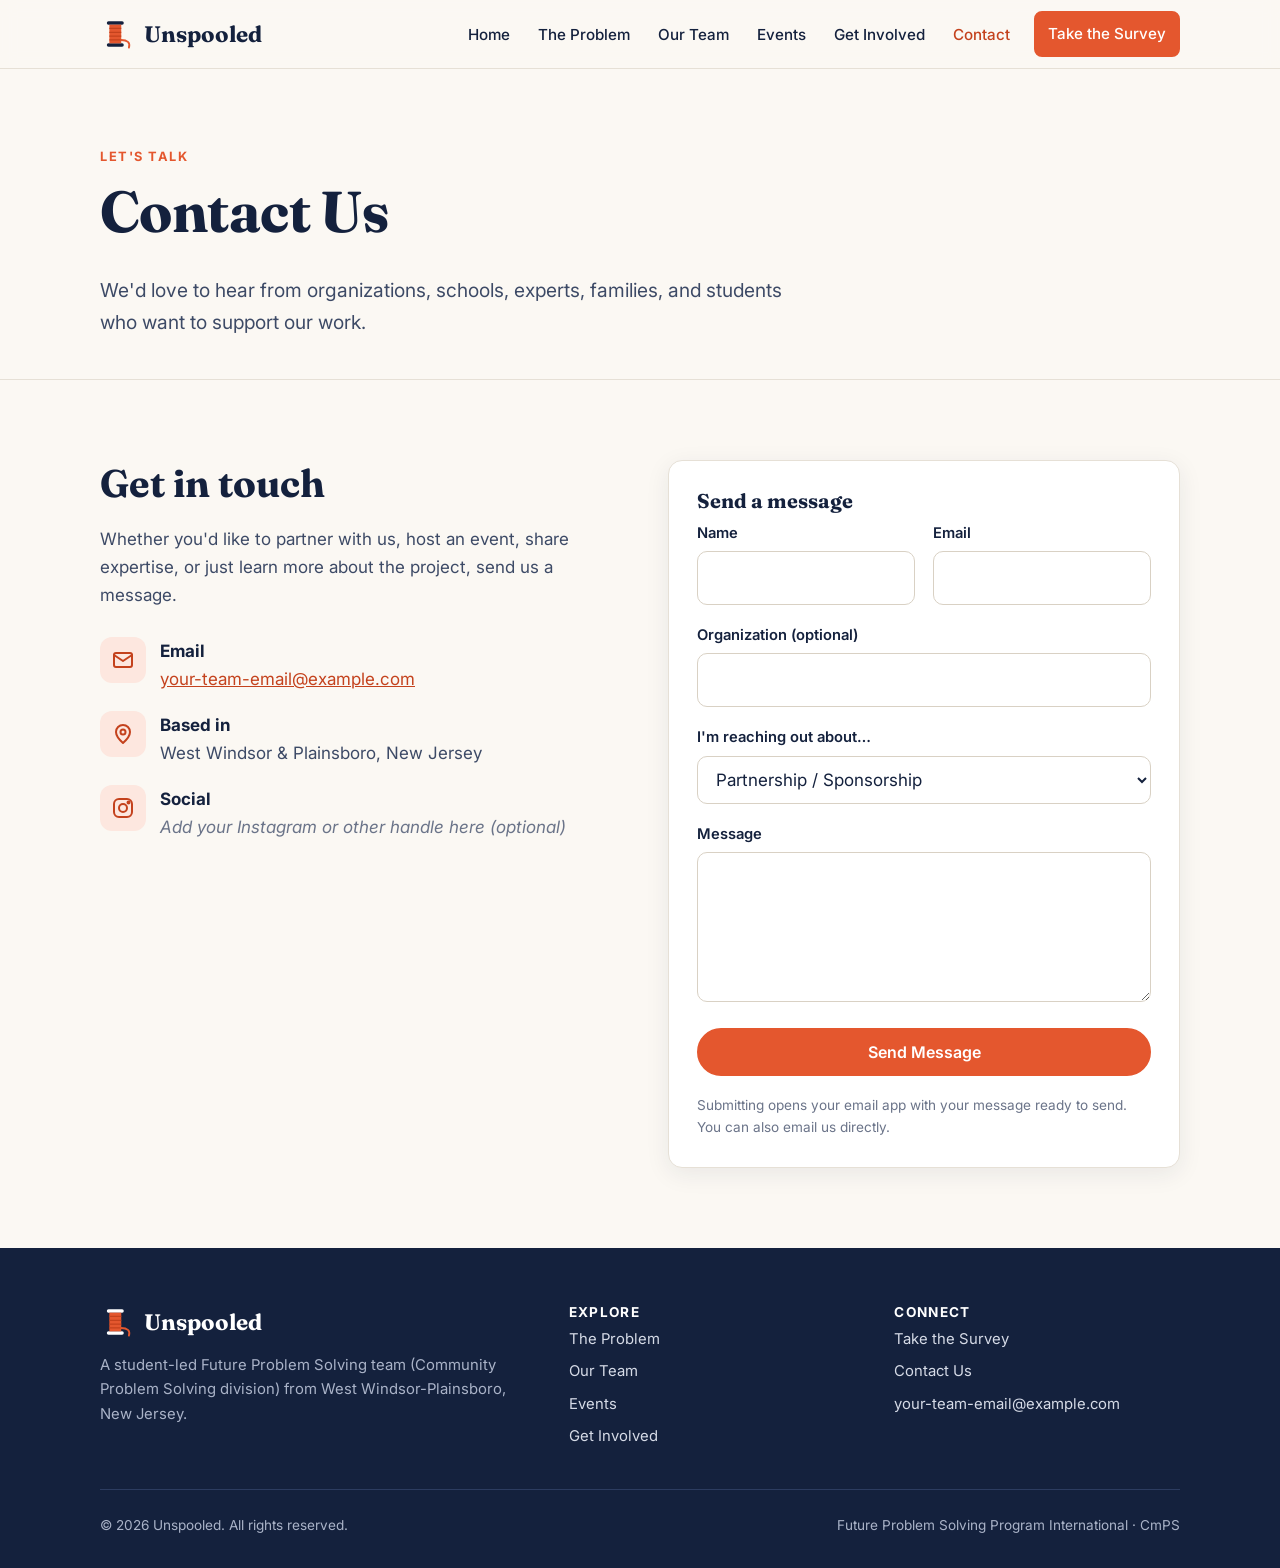
==== contact.html @ 726e8432 "first commit" ====
<!doctype html>
<html lang="en">
<head>
  <meta charset="utf-8">
  <meta name="viewport" content="width=device-width, initial-scale=1">
  <title>Contact Us | Unspooled</title>
  <meta name="description" content="Contact Unspooled about partnerships, events, and our community project.">
  <meta property="og:title" content="Contact Us | Unspooled">
  <meta property="og:description" content="A student-led Future Problem Solving (CmPS) project helping WW-P teens fight back against social media addiction.">
  <meta property="og:type" content="website">
  <link rel="icon" href="favicon.svg" type="image/svg+xml">
  <link rel="preconnect" href="https://fonts.googleapis.com">
  <link rel="preconnect" href="https://fonts.gstatic.com" crossorigin>
  <link href="https://fonts.googleapis.com/css2?family=Fraunces:ital,opsz,wght@0,9..144,600;0,9..144,700;1,9..144,600&family=Inter:wght@400;500;600;700&display=swap" rel="stylesheet">
  <link rel="stylesheet" href="css/style.css">
</head>
<body>
<a class="skip-link" href="#main">Skip to content</a>

<header class="site-header">
  <nav class="container nav" aria-label="Main">
    <a class="brand" href="index.html" aria-label="Unspooled home">
      <svg viewBox="0 0 40 40" aria-hidden="true"><rect x="8" y="5" width="20" height="4" rx="2" fill="#14213d"/><rect x="8" y="31" width="20" height="4" rx="2" fill="#14213d"/><rect x="11" y="9" width="14" height="22" fill="#e4572e"/><path d="M11 13.5h14M11 18h14M11 22.5h14M11 27h14" stroke="#c4421d" stroke-width="1.5"/><path d="M25 27c7 0 11 3 9 9" stroke="#e4572e" fill="none" stroke-width="2.2" stroke-linecap="round"/></svg>
      <span>Unspooled</span>
    </a>
    <button class="nav-toggle" aria-label="Open menu" aria-expanded="false">
      <svg viewBox="0 0 24 24" fill="none" stroke="currentColor" stroke-width="2" stroke-linecap="round"><path d="M4 7h16M4 12h16M4 17h16"/></svg>
    </button>
    <ul class="nav-links">
      <li><a href="index.html">Home</a></li>
      <li><a href="problem.html">The Problem</a></li>
      <li><a href="team.html">Our Team</a></li>
      <li><a href="events.html">Events</a></li>
      <li><a href="get-involved.html">Get Involved</a></li>
      <li><a href="contact.html" aria-current="page">Contact</a></li>
      <li><a class="btn" href="survey.html">Take the Survey</a></li>
    </ul>
  </nav>
</header>

<main id="main">

  <section class="page-hero">
    <div class="container">
      <span class="eyebrow">Let's talk</span>
      <h1>Contact Us</h1>
      <p class="lead">We'd love to hear from organizations, schools, experts, families, and students who want to support our work.</p>
    </div>
  </section>

  <section class="section">
    <div class="container split">
      <div>
        <h2>Get in touch</h2>
        <p>Whether you'd like to partner with us, host an event, share expertise, or just learn more about the project, send us a message.</p>
        <ul class="contact-list" style="margin-top:28px">
          <li>
            <div class="icon"><svg viewBox="0 0 24 24" fill="none" stroke="currentColor" stroke-width="2" stroke-linecap="round" stroke-linejoin="round"><rect x="3" y="5" width="18" height="14" rx="2"/><path d="M3 7l9 6 9-6"/></svg></div>
            <div><strong>Email</strong><a href="mailto:your-team-email@example.com">your-team-email@example.com</a></div>
          </li>
          <li>
            <div class="icon"><svg viewBox="0 0 24 24" fill="none" stroke="currentColor" stroke-width="2" stroke-linecap="round" stroke-linejoin="round"><path d="M12 21s-7-6.2-7-11a7 7 0 0 1 14 0c0 4.8-7 11-7 11z"/><circle cx="12" cy="10" r="2.5"/></svg></div>
            <div><strong>Based in</strong>West Windsor &amp; Plainsboro, New Jersey</div>
          </li>
          <li>
            <div class="icon"><svg viewBox="0 0 24 24" fill="none" stroke="currentColor" stroke-width="2" stroke-linecap="round" stroke-linejoin="round"><rect x="3" y="3" width="18" height="18" rx="5"/><circle cx="12" cy="12" r="4"/><circle cx="17.5" cy="6.5" r="1" fill="currentColor"/></svg></div>
            <div><strong>Social</strong><span class="placeholder">Add your Instagram or other handle here (optional)</span></div>
          </li>
        </ul>
      </div>

      <div class="card">
        <h3>Send a message</h3>
        <!-- data-to = where messages go. Submitting opens the visitor's email app with everything filled in. -->
        <form id="contact-form" class="form" data-to="your-team-email@example.com">
          <div class="form-row">
            <div><label for="name">Name</label><input id="name" name="name" required autocomplete="name"></div>
            <div><label for="email">Email</label><input id="email" name="email" type="email" required autocomplete="email"></div>
          </div>
          <div><label for="org">Organization (optional)</label><input id="org" name="org" autocomplete="organization"></div>
          <div>
            <label for="topic">I'm reaching out about…</label>
            <select id="topic" name="topic">
              <option>Partnership / Sponsorship</option>
              <option>Hosting an event or workshop</option>
              <option>Sharing expertise</option>
              <option>Media / Press</option>
              <option>General question</option>
            </select>
          </div>
          <div><label for="message">Message</label><textarea id="message" name="message" required></textarea></div>
          <button class="btn" type="submit">Send Message</button>
          <p class="form-note">Submitting opens your email app with your message ready to send. You can also email us directly.</p>
        </form>
      </div>
    </div>
  </section>

</main>

<footer class="site-footer">
  <div class="container">
    <div class="footer-grid">
      <div>
        <a class="brand" href="index.html">
          <svg viewBox="0 0 40 40" aria-hidden="true"><rect x="8" y="5" width="20" height="4" rx="2" fill="#fff"/><rect x="8" y="31" width="20" height="4" rx="2" fill="#fff"/><rect x="11" y="9" width="14" height="22" fill="#e4572e"/><path d="M11 13.5h14M11 18h14M11 22.5h14M11 27h14" stroke="#c4421d" stroke-width="1.5"/><path d="M25 27c7 0 11 3 9 9" stroke="#e4572e" fill="none" stroke-width="2.2" stroke-linecap="round"/></svg>
          <span>Unspooled</span>
        </a>
        <p>A student-led Future Problem Solving team (Community Problem Solving division) from West Windsor-Plainsboro, New Jersey.</p>
      </div>
      <div>
        <h4>Explore</h4>
        <ul>
          <li><a href="problem.html">The Problem</a></li>
          <li><a href="team.html">Our Team</a></li>
          <li><a href="events.html">Events</a></li>
          <li><a href="get-involved.html">Get Involved</a></li>
        </ul>
      </div>
      <div>
        <h4>Connect</h4>
        <ul>
          <li><a href="survey.html">Take the Survey</a></li>
          <li><a href="contact.html">Contact Us</a></li>
          <li><a href="mailto:your-team-email@example.com">your-team-email@example.com</a></li>
        </ul>
      </div>
    </div>
    <div class="footer-bottom">
      <span>© <span data-year>2026</span> Unspooled. All rights reserved.</span>
      <span>Future Problem Solving Program International · CmPS</span>
    </div>
  </div>
</footer>

<script src="js/main.js"></script>
</body>
</html>
---- css/style.css ----
/* ==========================================================
   Unspooled — site styles
   Edit the colors below to re-theme the whole site.
   ========================================================== */
:root {
  --ink: #14213d;          /* deep navy — headings, dark sections */
  --ink-soft: #3d4a66;     /* body text */
  --muted: #6b7489;        /* captions, secondary text */
  --thread: #e4572e;       /* accent "thread" red-orange */
  --thread-dark: #c4421d;
  --gold: #f3a712;
  --paper: #fbf8f3;        /* page background */
  --card: #ffffff;
  --line: #e6e0d6;
  --radius: 14px;
  --shadow: 0 6px 24px rgba(20, 33, 61, 0.08);
  --max: 1120px;
  --font-head: "Fraunces", Georgia, serif;
  --font-body: "Inter", system-ui, -apple-system, "Segoe UI", sans-serif;
}

*, *::before, *::after { box-sizing: border-box; }
html { scroll-behavior: smooth; }
body {
  margin: 0;
  font-family: var(--font-body);
  font-size: 17px;
  line-height: 1.65;
  color: var(--ink-soft);
  background: var(--paper);
}
img { max-width: 100%; display: block; }
a { color: var(--thread-dark); }
a:hover { color: var(--thread); }

h1, h2, h3, h4 {
  font-family: var(--font-head);
  color: var(--ink);
  line-height: 1.2;
  margin: 0 0 0.5em;
  font-weight: 700;
}
h1 { font-size: clamp(2.2rem, 5vw, 3.6rem); letter-spacing: -0.01em; }
h2 { font-size: clamp(1.7rem, 3.5vw, 2.4rem); }
h3 { font-size: 1.25rem; }
p { margin: 0 0 1em; }

.container { max-width: var(--max); margin: 0 auto; padding: 0 20px; }
.section { padding: 80px 0; }
.section--tight { padding: 56px 0; }
.section--dark { background: var(--ink); color: #d6dbe7; }
.section--dark h2, .section--dark h3 { color: #fff; }
.section--alt { background: #f3eee5; }

.eyebrow {
  display: inline-block;
  font-size: 0.8rem;
  font-weight: 700;
  letter-spacing: 0.12em;
  text-transform: uppercase;
  color: var(--thread);
  margin-bottom: 0.8em;
}
.lead { font-size: 1.2rem; color: var(--ink-soft); max-width: 720px; }
.section--dark .lead { color: #c4cbdb; }
.center { text-align: center; }
.center .lead { margin-left: auto; margin-right: auto; }

/* ---------- Header / Nav ---------- */
.site-header {
  position: sticky; top: 0; z-index: 50;
  background: rgba(251, 248, 243, 0.92);
  backdrop-filter: blur(8px);
  border-bottom: 1px solid var(--line);
}
.nav { display: flex; align-items: center; justify-content: space-between; height: 68px; }
.brand { display: flex; align-items: center; gap: 10px; text-decoration: none; color: var(--ink); }
.brand svg { width: 34px; height: 34px; }
.brand span { font-family: var(--font-head); font-size: 1.4rem; font-weight: 700; }
.nav-links { display: flex; gap: 4px; list-style: none; margin: 0; padding: 0; align-items: center; }
.nav-links a {
  text-decoration: none; color: var(--ink); font-weight: 500; font-size: 0.95rem;
  padding: 8px 12px; border-radius: 8px;
}
.nav-links a:hover { background: #efe8dc; color: var(--ink); }
.nav-links a[aria-current="page"] { color: var(--thread-dark); }
.nav-links .btn { margin-left: 8px; color: #fff; }
.nav-links .btn:hover { color: #fff; }
.nav-toggle {
  display: none; background: none; border: 0; padding: 8px; cursor: pointer; color: var(--ink);
}
.nav-toggle svg { width: 28px; height: 28px; }

@media (max-width: 880px) {
  .nav-toggle { display: block; }
  .nav-links {
    position: absolute; top: 68px; left: 0; right: 0;
    flex-direction: column; align-items: stretch;
    background: var(--paper); border-bottom: 1px solid var(--line);
    padding: 12px 20px 20px; display: none;
  }
  .nav-links.open { display: flex; }
  .nav-links a { padding: 12px; }
  .nav-links .btn { margin: 8px 0 0; text-align: center; }
}

/* ---------- Buttons ---------- */
.btn {
  display: inline-block;
  background: var(--thread);
  color: #fff;
  font-weight: 600;
  text-decoration: none;
  padding: 12px 22px;
  border-radius: 999px;
  border: 2px solid var(--thread);
  transition: background 0.15s, transform 0.15s;
  cursor: pointer;
  font-size: 1rem;
  font-family: inherit;
}
.btn:hover { background: var(--thread-dark); border-color: var(--thread-dark); color: #fff; transform: translateY(-1px); }
.btn--ghost { background: transparent; color: var(--ink); border-color: var(--ink); }
.btn--ghost:hover { background: var(--ink); border-color: var(--ink); color: #fff; }
.section--dark .btn--ghost { color: #fff; border-color: #fff; }
.section--dark .btn--ghost:hover { background: #fff; color: var(--ink); }
.btn-row { display: flex; gap: 12px; flex-wrap: wrap; margin-top: 1.5em; }

/* ---------- Hero ---------- */
.hero { padding: 90px 0 70px; position: relative; overflow: hidden; }
.hero-grid { display: grid; grid-template-columns: 1.2fr 0.8fr; gap: 48px; align-items: center; }
.hero h1 em { font-style: italic; color: var(--thread); }
.hero-art { position: relative; }
.hero-art svg { width: 100%; height: auto; }
.badge {
  display: inline-flex; align-items: center; gap: 8px;
  background: #fff; border: 1px solid var(--line); border-radius: 999px;
  padding: 6px 14px; font-size: 0.85rem; font-weight: 600; color: var(--ink);
  margin-bottom: 1.2em;
}
.badge::before { content: ""; width: 8px; height: 8px; border-radius: 50%; background: var(--thread); }
@media (max-width: 880px) {
  .hero-grid { grid-template-columns: 1fr; }
  .hero-art { max-width: 320px; margin: 0 auto; }
}

/* Page header (non-home pages) */
.page-hero { padding: 72px 0 40px; border-bottom: 1px solid var(--line); }
.page-hero .lead { margin-bottom: 0; }

/* ---------- Grids & cards ---------- */
.grid { display: grid; gap: 24px; }
.grid-2 { grid-template-columns: repeat(2, 1fr); }
.grid-3 { grid-template-columns: repeat(3, 1fr); }
.grid-4 { grid-template-columns: repeat(4, 1fr); }
@media (max-width: 960px) { .grid-4 { grid-template-columns: repeat(2, 1fr); } .grid-3 { grid-template-columns: repeat(2, 1fr); } }
@media (max-width: 640px) { .grid-2, .grid-3, .grid-4 { grid-template-columns: 1fr; } }

.card {
  background: var(--card);
  border: 1px solid var(--line);
  border-radius: var(--radius);
  padding: 28px;
  box-shadow: var(--shadow);
}
.card h3 { margin-bottom: 0.4em; }
.card p:last-child { margin-bottom: 0; }
.section--dark .card { background: #1d2c4d; border-color: #2c3c60; box-shadow: none; color: #c4cbdb; }

.icon {
  width: 46px; height: 46px; border-radius: 12px;
  display: grid; place-items: center;
  background: #fde7df; color: var(--thread-dark);
  margin-bottom: 16px;
}
.icon svg { width: 24px; height: 24px; }

/* ---------- Stats ---------- */
.stat { text-align: left; }
.stat .num {
  font-family: var(--font-head);
  font-size: clamp(2.4rem, 5vw, 3.2rem);
  font-weight: 700;
  color: var(--thread);
  line-height: 1;
  margin-bottom: 10px;
}
.stat p { font-size: 0.97rem; margin: 0; }
.stat .src { display: block; font-size: 0.78rem; color: var(--muted); margin-top: 8px; }
.section--dark .stat .src { color: #8d97b0; }
.section--dark .stat .num { color: var(--gold); }

/* ---------- Story / quote ---------- */
.story {
  max-width: 760px; margin: 0 auto;
  font-family: var(--font-head);
  font-size: clamp(1.25rem, 2.4vw, 1.55rem);
  line-height: 1.55;
  color: var(--ink);
}
.section--dark .story { color: #f4f1ea; }
.story .time { color: var(--thread); font-weight: 700; }
blockquote {
  margin: 0; padding: 24px 28px;
  border-left: 4px solid var(--thread);
  background: #fff; border-radius: 0 var(--radius) var(--radius) 0;
  font-family: var(--font-head); font-size: 1.2rem; color: var(--ink);
}
blockquote cite { display: block; margin-top: 10px; font-family: var(--font-body); font-size: 0.9rem; font-style: normal; color: var(--muted); }

/* ---------- Cycle diagram ---------- */
.cycle { display: grid; grid-template-columns: repeat(4, 1fr); gap: 20px; counter-reset: step; position: relative; }
.cycle-step {
  background: var(--card); border: 1px solid var(--line); border-radius: var(--radius);
  padding: 26px 22px; position: relative; box-shadow: var(--shadow);
}
.cycle-step::before {
  counter-increment: step; content: counter(step);
  position: absolute; top: -16px; left: 22px;
  width: 34px; height: 34px; border-radius: 50%;
  background: var(--thread); color: #fff; font-weight: 700;
  display: grid; place-items: center; font-size: 0.95rem;
}
.cycle-step:not(:last-child)::after {
  content: "→"; position: absolute; right: -17px; top: 50%; transform: translateY(-50%);
  color: var(--thread); font-weight: 700; font-size: 1.3rem; z-index: 2;
}
.cycle-step h3 { margin-top: 8px; font-size: 1.1rem; }
.cycle-step p { font-size: 0.95rem; margin: 0; }
.cycle-loop { text-align: center; margin-top: 22px; color: var(--thread-dark); font-weight: 600; font-size: 0.95rem; }
@media (max-width: 880px) {
  .cycle { grid-template-columns: 1fr 1fr; row-gap: 36px; }
  .cycle-step::after { display: none; }
}
@media (max-width: 520px) { .cycle { grid-template-columns: 1fr; } }

/* ---------- Two-column prose ---------- */
.split { display: grid; grid-template-columns: 1fr 1fr; gap: 56px; align-items: start; }
@media (max-width: 880px) { .split { grid-template-columns: 1fr; gap: 32px; } }
.prose { max-width: 760px; }
.prose h2 { margin-top: 1.6em; }
.prose h2:first-child { margin-top: 0; }

/* ---------- Comparison table ---------- */
.table-wrap { overflow-x: auto; border-radius: var(--radius); border: 1px solid var(--line); background: #fff; }
table { width: 100%; border-collapse: collapse; font-size: 0.95rem; min-width: 560px; }
th, td { text-align: left; padding: 14px 18px; border-bottom: 1px solid var(--line); vertical-align: top; }
th { background: #f3eee5; color: var(--ink); font-weight: 700; }
tr:last-child td { border-bottom: 0; }
td strong { color: var(--ink); }

/* ---------- Team ---------- */
.member { text-align: center; }
.avatar {
  width: 120px; height: 120px; border-radius: 50%;
  margin: 0 auto 16px; overflow: hidden;
  background: linear-gradient(135deg, #fde7df, #f3eee5);
  display: grid; place-items: center;
  border: 3px solid #fff; box-shadow: var(--shadow);
  color: var(--thread-dark); font-family: var(--font-head); font-size: 2.4rem; font-weight: 700;
}
.avatar img { width: 100%; height: 100%; object-fit: cover; }
.member .role { color: var(--thread-dark); font-weight: 600; font-size: 0.9rem; margin-bottom: 12px; }
.member .bio { font-size: 0.95rem; text-align: left; min-height: 6em; }
.placeholder { color: var(--muted); font-style: italic; }

/* ---------- Events ---------- */
.event {
  display: grid; grid-template-columns: 96px 1fr; gap: 24px; align-items: start;
}
.event-date {
  background: var(--ink); color: #fff; border-radius: 12px;
  text-align: center; padding: 12px 8px; line-height: 1.1;
}
.event-date .m { font-size: 0.8rem; letter-spacing: 0.1em; text-transform: uppercase; color: var(--gold); font-weight: 700; }
.event-date .d { font-family: var(--font-head); font-size: 2rem; font-weight: 700; }
.event-date .y { font-size: 0.8rem; color: #aab3c8; }
.event-meta { display: flex; flex-wrap: wrap; gap: 8px 18px; font-size: 0.9rem; color: var(--muted); margin-bottom: 10px; }
.tag {
  display: inline-block; font-size: 0.75rem; font-weight: 700; letter-spacing: 0.06em; text-transform: uppercase;
  padding: 3px 10px; border-radius: 999px; background: #fde7df; color: var(--thread-dark); margin-bottom: 8px;
}
.tag--past { background: #e7e9ee; color: var(--muted); }
@media (max-width: 520px) { .event { grid-template-columns: 1fr; } .event-date { width: 96px; } }

/* ---------- Survey CTA ---------- */
.cta-band {
  background: linear-gradient(120deg, var(--thread) 0%, #f07b3f 100%);
  color: #fff; border-radius: 22px; padding: 56px 48px;
  display: grid; grid-template-columns: 1.4fr 0.6fr; gap: 32px; align-items: center;
}
.cta-band h2 { color: #fff; }
.cta-band p { color: #fff6f1; margin: 0; }
.cta-band .btn { background: #fff; color: var(--thread-dark); border-color: #fff; justify-self: end; }
.cta-band .btn:hover { background: var(--ink); color: #fff; border-color: var(--ink); }
@media (max-width: 760px) { .cta-band { grid-template-columns: 1fr; padding: 40px 28px; } .cta-band .btn { justify-self: start; } }

/* ---------- Forms ---------- */
.form { display: grid; gap: 18px; }
.form label { display: block; font-weight: 600; color: var(--ink); font-size: 0.92rem; margin-bottom: 6px; }
.form input, .form select, .form textarea {
  width: 100%; padding: 12px 14px; font: inherit; color: var(--ink);
  background: #fff; border: 1px solid #d9d1c4; border-radius: 10px;
}
.form input:focus, .form select:focus, .form textarea:focus { outline: 2px solid var(--thread); outline-offset: 1px; border-color: transparent; }
.form textarea { min-height: 150px; resize: vertical; }
.form-row { display: grid; grid-template-columns: 1fr 1fr; gap: 18px; }
@media (max-width: 640px) { .form-row { grid-template-columns: 1fr; } }
.form-note { font-size: 0.85rem; color: var(--muted); margin: 0; }

.contact-list { list-style: none; padding: 0; margin: 0; display: grid; gap: 18px; }
.contact-list li { display: flex; gap: 14px; align-items: flex-start; }
.contact-list .icon { margin: 0; flex: none; }
.contact-list strong { display: block; color: var(--ink); }

/* ---------- Checklist ---------- */
.checklist { list-style: none; padding: 0; margin: 0; }
.checklist li { position: relative; padding-left: 30px; margin-bottom: 10px; }
.checklist li::before {
  content: ""; position: absolute; left: 0; top: 7px; width: 18px; height: 18px; border-radius: 50%;
  background: var(--thread) url("data:image/svg+xml,%3Csvg xmlns='http://www.w3.org/2000/svg' viewBox='0 0 24 24' fill='none' stroke='white' stroke-width='3.5' stroke-linecap='round' stroke-linejoin='round'%3E%3Cpath d='M5 12l5 5L20 7'/%3E%3C/svg%3E") center / 12px no-repeat;
}

/* ---------- Sources ---------- */
.sources { font-size: 0.88rem; color: var(--muted); }
.sources ol { padding-left: 1.2em; }
.sources li { margin-bottom: 6px; }

/* ---------- Footer ---------- */
.site-footer { background: var(--ink); color: #aab3c8; padding: 56px 0 32px; font-size: 0.93rem; }
.site-footer a { color: #d6dbe7; text-decoration: none; }
.site-footer a:hover { color: #fff; text-decoration: underline; }
.footer-grid { display: grid; grid-template-columns: 1.5fr 1fr 1fr; gap: 40px; }
.footer-grid h4 { color: #fff; font-family: var(--font-body); font-size: 0.85rem; letter-spacing: 0.1em; text-transform: uppercase; }
.footer-grid ul { list-style: none; padding: 0; margin: 0; display: grid; gap: 8px; }
.site-footer .brand { color: #fff; margin-bottom: 12px; }
.footer-bottom { border-top: 1px solid #2c3c60; margin-top: 40px; padding-top: 24px; font-size: 0.85rem; display: flex; justify-content: space-between; flex-wrap: wrap; gap: 12px; }
@media (max-width: 760px) { .footer-grid { grid-template-columns: 1fr; gap: 28px; } }

/* Accessibility helpers */
.skip-link { position: absolute; left: -999px; top: 8px; background: var(--ink); color: #fff; padding: 8px 14px; border-radius: 8px; z-index: 100; }
.skip-link:focus { left: 8px; }
:focus-visible { outline: 2px solid var(--thread); outline-offset: 2px; }
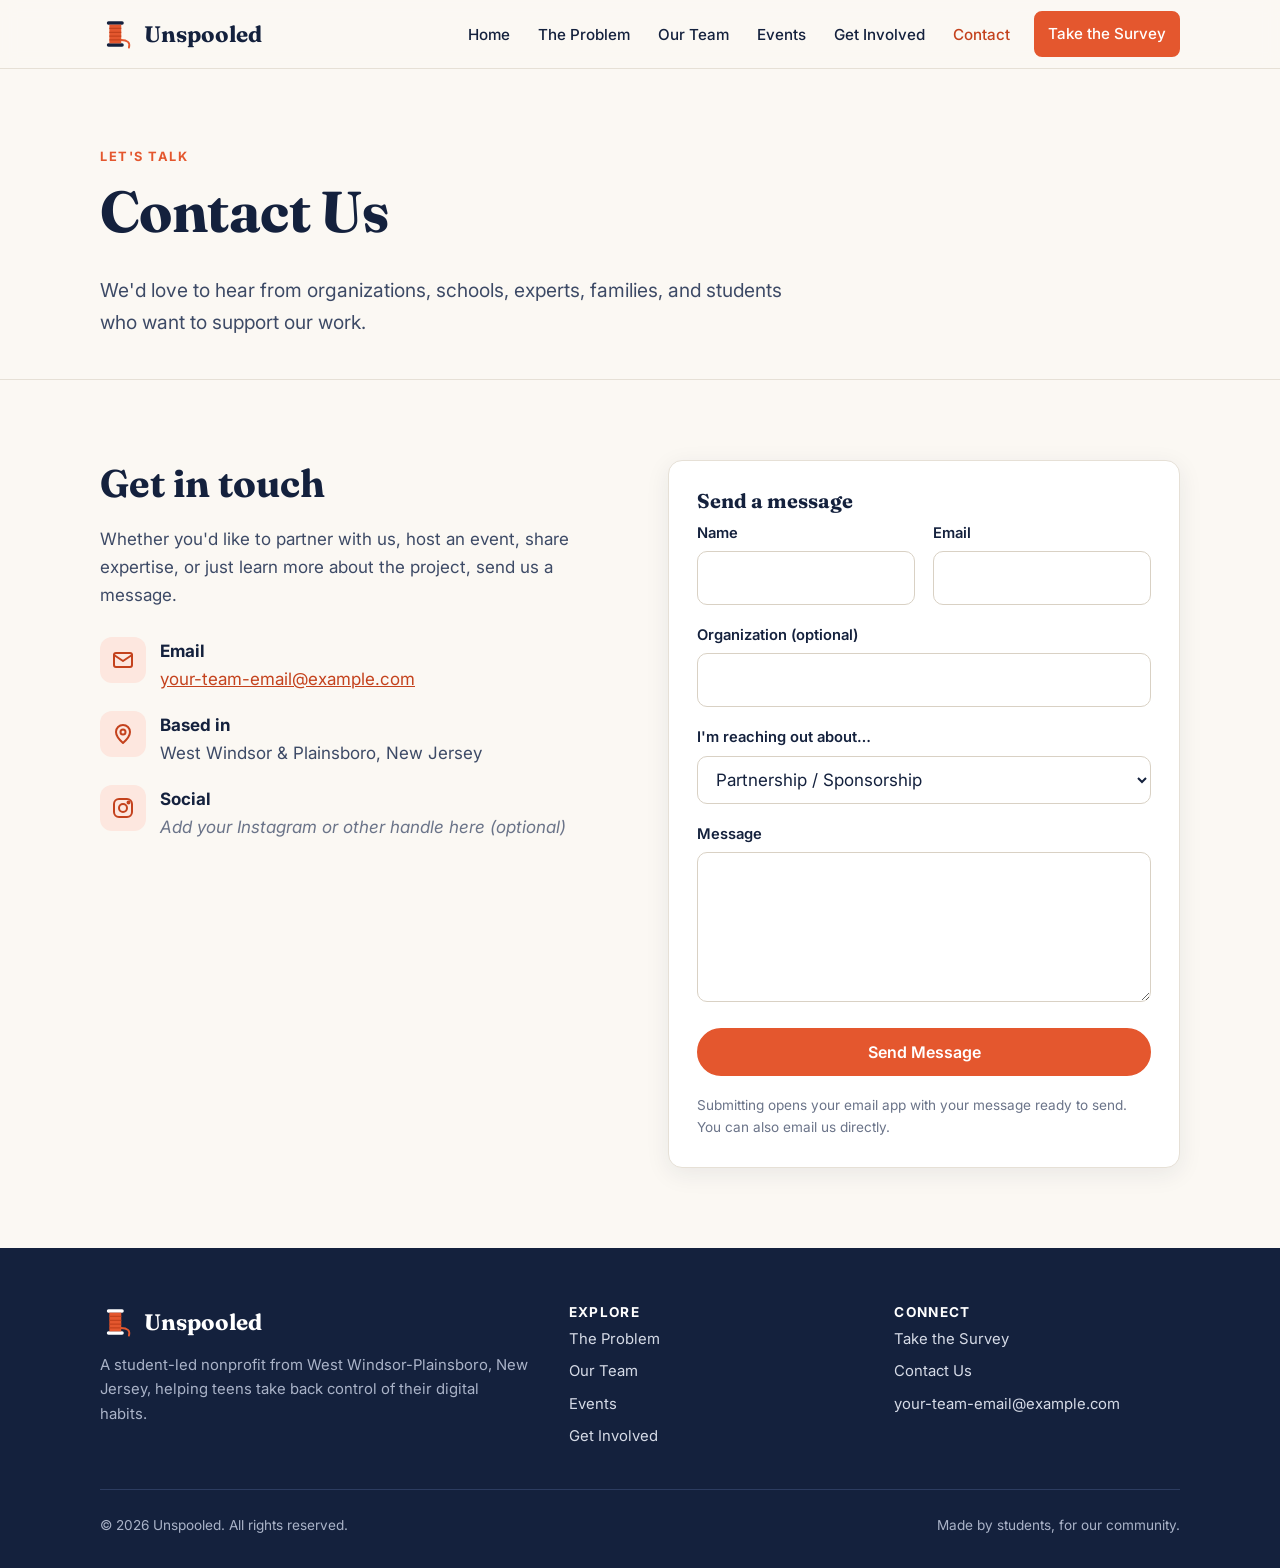
==== commit 8408b6ef: "Removed FPS Lingo" ====
--- a/contact.html
+++ b/contact.html
@@ -6,7 +6,7 @@
   <title>Contact Us | Unspooled</title>
   <meta name="description" content="Contact Unspooled about partnerships, events, and our community project.">
   <meta property="og:title" content="Contact Us | Unspooled">
-  <meta property="og:description" content="A student-led Future Problem Solving (CmPS) project helping WW-P teens fight back against social media addiction.">
+  <meta property="og:description" content="A student-led nonprofit helping WW-P teens fight back against social media addiction.">
   <meta property="og:type" content="website">
   <link rel="icon" href="favicon.svg" type="image/svg+xml">
   <link rel="preconnect" href="https://fonts.googleapis.com">
@@ -106,7 +106,7 @@
           <svg viewBox="0 0 40 40" aria-hidden="true"><rect x="8" y="5" width="20" height="4" rx="2" fill="#fff"/><rect x="8" y="31" width="20" height="4" rx="2" fill="#fff"/><rect x="11" y="9" width="14" height="22" fill="#e4572e"/><path d="M11 13.5h14M11 18h14M11 22.5h14M11 27h14" stroke="#c4421d" stroke-width="1.5"/><path d="M25 27c7 0 11 3 9 9" stroke="#e4572e" fill="none" stroke-width="2.2" stroke-linecap="round"/></svg>
           <span>Unspooled</span>
         </a>
-        <p>A student-led Future Problem Solving team (Community Problem Solving division) from West Windsor-Plainsboro, New Jersey.</p>
+        <p>A student-led nonprofit from West Windsor-Plainsboro, New Jersey, helping teens take back control of their digital habits.</p>
       </div>
       <div>
         <h4>Explore</h4>
@@ -128,7 +128,7 @@
     </div>
     <div class="footer-bottom">
       <span>© <span data-year>2026</span> Unspooled. All rights reserved.</span>
-      <span>Future Problem Solving Program International · CmPS</span>
+      <span>Made by students, for our community.</span>
     </div>
   </div>
 </footer>
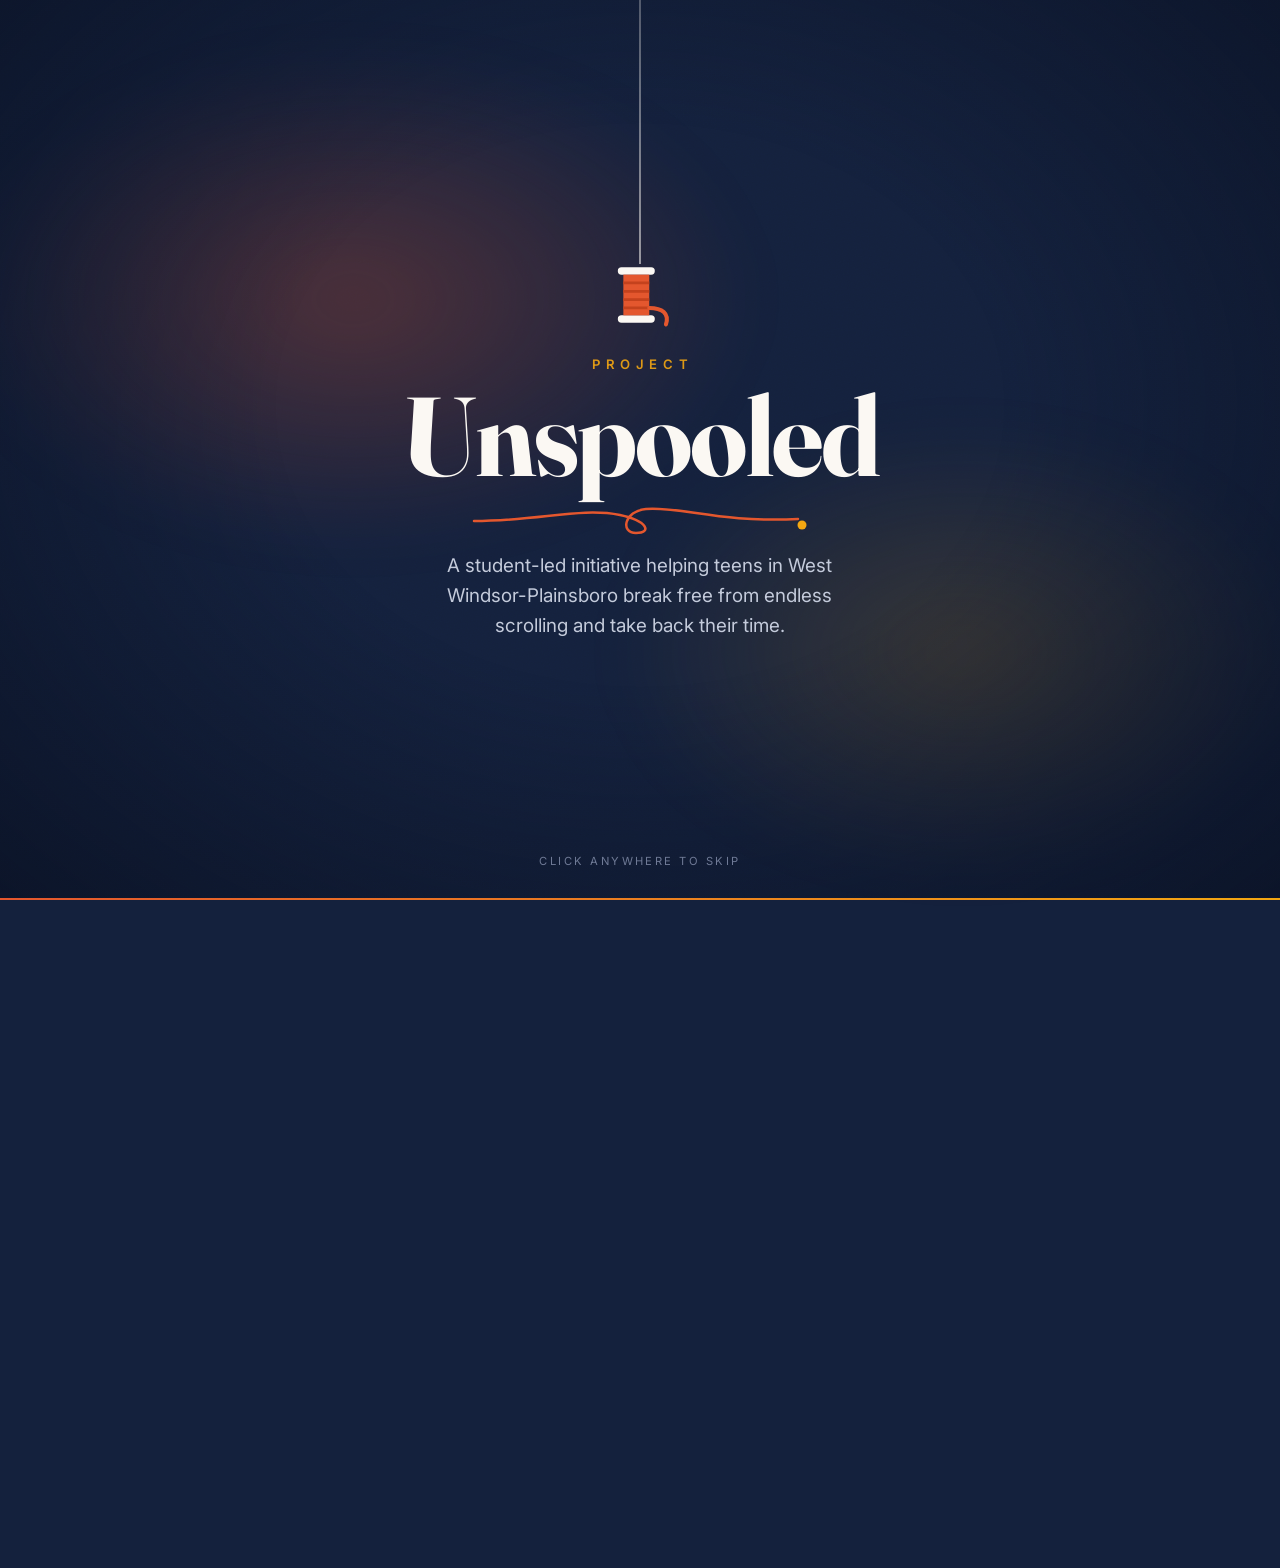
==== commit e033634e: "Added some animation stuff" ====
--- a/contact.html
+++ b/contact.html
@@ -6,13 +6,15 @@
   <title>Contact Us | Unspooled</title>
   <meta name="description" content="Contact Unspooled about partnerships, events, and our community project.">
   <meta property="og:title" content="Contact Us | Unspooled">
-  <meta property="og:description" content="A student-led nonprofit helping WW-P teens fight back against social media addiction.">
+  <meta property="og:description" content="A student-led initiative helping WW-P teens fight back against social media addiction.">
   <meta property="og:type" content="website">
   <link rel="icon" href="favicon.svg" type="image/svg+xml">
   <link rel="preconnect" href="https://fonts.googleapis.com">
   <link rel="preconnect" href="https://fonts.gstatic.com" crossorigin>
   <link href="https://fonts.googleapis.com/css2?family=Fraunces:ital,opsz,wght@0,9..144,600;0,9..144,700;1,9..144,600&family=Inter:wght@400;500;600;700&display=swap" rel="stylesheet">
   <link rel="stylesheet" href="css/style.css">
+  <meta name="theme-color" content="#14213d">
+  <script>/* Intro plays once per visit. Runs early so the page never flashes underneath it; the timeout un-hides the page if js/main.js ever fails to load. */(function(d){d.classList.add("js");try{if(!sessionStorage.getItem("unspooled-intro-seen")){d.classList.add("intro-pending");setTimeout(function(){if(!window.unspooledIntro)d.classList.remove("intro-pending")},2500)}}catch(e){}})(document.documentElement);</script>
 </head>
 <body>
 <a class="skip-link" href="#main">Skip to content</a>
@@ -56,7 +58,7 @@
         <ul class="contact-list" style="margin-top:28px">
           <li>
             <div class="icon"><svg viewBox="0 0 24 24" fill="none" stroke="currentColor" stroke-width="2" stroke-linecap="round" stroke-linejoin="round"><rect x="3" y="5" width="18" height="14" rx="2"/><path d="M3 7l9 6 9-6"/></svg></div>
-            <div><strong>Email</strong><a href="mailto:your-team-email@example.com">your-team-email@example.com</a></div>
+            <div><strong>Email</strong><a href="mailto:teamunspooled@gmail.com">teamunspooled@gmail.com</a></div>
           </li>
           <li>
             <div class="icon"><svg viewBox="0 0 24 24" fill="none" stroke="currentColor" stroke-width="2" stroke-linecap="round" stroke-linejoin="round"><path d="M12 21s-7-6.2-7-11a7 7 0 0 1 14 0c0 4.8-7 11-7 11z"/><circle cx="12" cy="10" r="2.5"/></svg></div>
@@ -72,7 +74,7 @@
       <div class="card">
         <h3>Send a message</h3>
         <!-- data-to = where messages go. Submitting opens the visitor's email app with everything filled in. -->
-        <form id="contact-form" class="form" data-to="your-team-email@example.com">
+        <form id="contact-form" class="form" data-to="teamunspooled@gmail.com">
           <div class="form-row">
             <div><label for="name">Name</label><input id="name" name="name" required autocomplete="name"></div>
             <div><label for="email">Email</label><input id="email" name="email" type="email" required autocomplete="email"></div>
@@ -106,7 +108,7 @@
           <svg viewBox="0 0 40 40" aria-hidden="true"><rect x="8" y="5" width="20" height="4" rx="2" fill="#fff"/><rect x="8" y="31" width="20" height="4" rx="2" fill="#fff"/><rect x="11" y="9" width="14" height="22" fill="#e4572e"/><path d="M11 13.5h14M11 18h14M11 22.5h14M11 27h14" stroke="#c4421d" stroke-width="1.5"/><path d="M25 27c7 0 11 3 9 9" stroke="#e4572e" fill="none" stroke-width="2.2" stroke-linecap="round"/></svg>
           <span>Unspooled</span>
         </a>
-        <p>A student-led nonprofit from West Windsor-Plainsboro, New Jersey, helping teens take back control of their digital habits.</p>
+        <p>A student-led initiative from West Windsor-Plainsboro, New Jersey, helping teens take back control of their digital habits.</p>
       </div>
       <div>
         <h4>Explore</h4>
@@ -122,7 +124,7 @@
         <ul>
           <li><a href="survey.html">Take the Survey</a></li>
           <li><a href="contact.html">Contact Us</a></li>
-          <li><a href="mailto:your-team-email@example.com">your-team-email@example.com</a></li>
+          <li><a href="mailto:teamunspooled@gmail.com">teamunspooled@gmail.com</a></li>
         </ul>
       </div>
     </div>
--- a/css/style.css
+++ b/css/style.css
@@ -341,3 +341,183 @@
 .skip-link { position: absolute; left: -999px; top: 8px; background: var(--ink); color: #fff; padding: 8px 14px; border-radius: 8px; z-index: 100; }
 .skip-link:focus { left: 8px; }
 :focus-visible { outline: 2px solid var(--thread); outline-offset: 2px; }
+::selection { background: #fde7df; color: var(--ink); }
+
+/* ==========================================================
+   Polish: header, nav, cards
+   ========================================================== */
+.site-header { transition: box-shadow 0.3s ease, background 0.3s ease; }
+.site-header.is-scrolled { box-shadow: 0 8px 30px rgba(20, 33, 61, 0.08); background: rgba(251, 248, 243, 0.97); }
+
+/* A thin "thread" underline slides in under nav links */
+.nav-links a:not(.btn) { position: relative; }
+.nav-links a:not(.btn)::after {
+  content: ""; position: absolute; left: 12px; right: 12px; bottom: 4px; height: 2px; border-radius: 2px;
+  background: var(--thread); transform: scaleX(0); transform-origin: left;
+  transition: transform 0.3s cubic-bezier(0.2, 0.7, 0.2, 1);
+}
+.nav-links a:not(.btn):hover { background: transparent; }
+.nav-links a:not(.btn):hover::after,
+.nav-links a[aria-current="page"]::after { transform: scaleX(1); }
+@media (max-width: 880px) { .nav-links a:not(.btn)::after { right: auto; width: 40px; bottom: 6px; } }
+
+a.card { transition: transform 0.3s cubic-bezier(0.2, 0.7, 0.2, 1), box-shadow 0.3s ease, border-color 0.3s ease; }
+a.card:hover { transform: translateY(-4px); box-shadow: 0 14px 36px rgba(20, 33, 61, 0.12); border-color: #f2c6b6; }
+
+/* ==========================================================
+   Page entrance (every page) + scroll reveals
+   ========================================================== */
+@keyframes riseIn { from { opacity: 0; transform: translateY(18px); } to { opacity: 1; transform: none; } }
+@keyframes artIn  { from { opacity: 0; transform: scale(0.92) rotate(-6deg); } to { opacity: 1; transform: none; } }
+@keyframes drawLine { to { stroke-dashoffset: 0; } }
+@keyframes popIn { 0% { transform: scale(0); } 70% { transform: scale(1.35); } 100% { transform: scale(1); } }
+
+html.js .hero-grid > div:first-child > *,
+html.js .page-hero .container > * {
+  animation: riseIn 0.85s cubic-bezier(0.2, 0.7, 0.2, 1) both;
+  animation-delay: calc(var(--base, 60ms) + var(--d, 0) * 90ms);
+}
+html.js .hero-grid > div:first-child > :nth-child(2), html.js .page-hero .container > :nth-child(2) { --d: 1; }
+html.js .hero-grid > div:first-child > :nth-child(3), html.js .page-hero .container > :nth-child(3) { --d: 2; }
+html.js .hero-grid > div:first-child > :nth-child(4), html.js .page-hero .container > :nth-child(4) { --d: 3; }
+html.js .hero-art svg { animation: artIn 1.2s 0.25s cubic-bezier(0.2, 0.7, 0.2, 1) both; transform-origin: 50% 50%; }
+html.js .hero-thread { stroke-dasharray: 1; stroke-dashoffset: 1; animation: drawLine 1.6s 0.9s cubic-bezier(0.6, 0, 0.3, 1) forwards; }
+html.js .hero-needle { transform-box: fill-box; transform-origin: center; animation: popIn 0.5s 2.4s cubic-bezier(0.2, 0.7, 0.2, 1) both; }
+
+/* While the intro covers the page, hold every entrance animation until the curtain lifts */
+html.intro-pending .hero-grid > div:first-child > *,
+html.intro-pending .page-hero .container > *,
+html.intro-pending .hero-art svg,
+html.intro-pending .hero-thread,
+html.intro-pending .hero-needle { animation-play-state: paused; }
+html.intro-reveal { --base: 650ms; }
+
+html.js .reveal { opacity: 0; transform: translateY(28px); transition: opacity 0.8s ease, transform 0.9s cubic-bezier(0.2, 0.7, 0.2, 1); }
+html.js .reveal.is-visible { opacity: 1; transform: none; }
+
+/* ==========================================================
+   Intro: "Project Unspooled"
+   ========================================================== */
+html.intro-pending body { overflow: hidden; background: var(--ink); }
+html.intro-pending .site-header,
+html.intro-pending main,
+html.intro-pending .site-footer { opacity: 0; }
+
+@keyframes pageIn   { from { opacity: 0; transform: translateY(5vh) scale(0.985); } to { opacity: 1; transform: none; } }
+@keyframes headerIn { from { opacity: 0; transform: translateY(-100%); } to { opacity: 1; transform: none; } }
+html.intro-reveal main { animation: pageIn 1.4s 0.15s cubic-bezier(0.2, 0.7, 0.2, 1) both; transform-origin: 50% 0; }
+html.intro-reveal .site-header { animation: headerIn 0.9s 0.5s cubic-bezier(0.2, 0.7, 0.2, 1) both; }
+
+.intro {
+  position: fixed; inset: 0; z-index: 1000;
+  display: grid; place-items: center;
+  background: var(--ink); color: #fbf8f3;
+  cursor: pointer; user-select: none; -webkit-user-select: none;
+  transition: transform 1.35s cubic-bezier(0.76, 0, 0.24, 1), opacity 1.2s cubic-bezier(0.45, 0, 0.55, 1) 0.1s;
+  will-change: transform, opacity;
+}
+/* film grain */
+.intro::before {
+  content: ""; position: absolute; inset: 0; pointer-events: none; opacity: 0.09; mix-blend-mode: overlay;
+  background-image: url("data:image/svg+xml,%3Csvg xmlns='http://www.w3.org/2000/svg' width='160' height='160'%3E%3Cfilter id='n'%3E%3CfeTurbulence type='fractalNoise' baseFrequency='0.85' numOctaves='3' stitchTiles='stitch'/%3E%3C/filter%3E%3Crect width='100%25' height='100%25' filter='url(%23n)'/%3E%3C/svg%3E");
+}
+/* soft vignette */
+.intro::after {
+  content: ""; position: absolute; inset: 0; pointer-events: none;
+  background: radial-gradient(ellipse at 50% 45%, transparent 40%, rgba(5, 10, 24, 0.55) 100%);
+}
+.intro__glow {
+  position: absolute; inset: -20%; pointer-events: none; filter: blur(30px);
+  background:
+    radial-gradient(32% 28% at 34% 38%, rgba(228, 87, 46, 0.28), transparent 70%),
+    radial-gradient(28% 26% at 68% 66%, rgba(243, 167, 18, 0.16), transparent 70%);
+  animation: introDrift 7s ease-in-out infinite alternate, introFade 1.6s ease both;
+}
+/* the curved hem that shows as the curtain lifts */
+.intro__hem {
+  position: absolute; left: -6%; right: -6%; top: 100%; height: 20vh;
+  background: var(--ink); border-radius: 0 0 50% 50% / 0 0 100% 100%;
+  transform: scaleY(0); transform-origin: 50% 0;
+  transition: transform 1.35s cubic-bezier(0.76, 0, 0.24, 1);
+}
+.intro__inner {
+  position: relative; z-index: 2; text-align: center; padding: 0 24px;
+  display: flex; flex-direction: column; align-items: center;
+  transition: transform 0.9s cubic-bezier(0.5, 0, 0.75, 0), opacity 0.7s ease;
+}
+.intro__spool-wrap { position: relative; margin-bottom: 26px; }
+/* the thread the spool hangs from, dropping in from the top of the screen */
+.intro__string {
+  position: absolute; bottom: calc(100% - 6px); left: 50%; width: 1.5px; height: 60vh; margin-left: -0.75px;
+  background: linear-gradient(to bottom, transparent, rgba(251, 248, 243, 0.55));
+  transform: scaleY(0); transform-origin: 50% 0;
+}
+.intro__spool { display: block; width: 74px; height: 74px; opacity: 0; overflow: visible; transform-origin: 50% 0; }
+.intro__tail { stroke-dasharray: 1; stroke-dashoffset: 1; }
+.intro__kicker {
+  margin: 0 0 6px; padding-left: 0.42em;
+  font: 600 0.82rem/1 var(--font-body); text-transform: uppercase; letter-spacing: 0.42em;
+  color: var(--gold); opacity: 0;
+}
+.intro__title {
+  margin: 0; font-family: var(--font-head); font-weight: 700; color: #fbf8f3;
+  font-size: clamp(3.2rem, 12vw, 7rem); line-height: 1.05; letter-spacing: -0.02em;
+}
+.intro__title span { display: inline-block; opacity: 0; }
+.intro__line { width: min(340px, 78vw); height: 40px; margin: 2px 0 14px; overflow: visible; }
+.intro__line path { stroke-dasharray: 1; stroke-dashoffset: 1; }
+.intro__line circle { transform: scale(0); transform-box: fill-box; transform-origin: center; }
+.intro__desc {
+  margin: 0; max-width: 36ch; font-size: clamp(1rem, 2.4vw, 1.18rem); line-height: 1.6; color: #c4cbdb; opacity: 0;
+}
+.intro__hint {
+  position: absolute; bottom: 30px; left: 0; right: 0; z-index: 2; text-align: center;
+  font-size: 0.7rem; letter-spacing: 0.22em; text-transform: uppercase; color: #6f7a96; opacity: 0;
+}
+.intro__progress {
+  position: absolute; left: 0; right: 0; bottom: 0; height: 2px; z-index: 2;
+  background: linear-gradient(90deg, var(--thread), var(--gold));
+  transform: scaleX(0); transform-origin: 0 50%;
+}
+
+/* Playing (starts once fonts are ready so the title never swaps mid-animation) */
+.intro.is-playing .intro__string   { animation: introDrop 0.8s cubic-bezier(0.6, 0, 0.3, 1) both; }
+.intro.is-playing .intro__spool    { animation: introSpool 1.1s 0.35s cubic-bezier(0.2, 0.8, 0.2, 1) both, introSway 2.6s 1.45s ease-in-out infinite alternate; }
+.intro.is-playing .intro__tail     { animation: drawLine 0.9s 0.9s ease-out forwards; }
+.intro.is-playing .intro__kicker   { animation: introTrack 1.2s 0.7s cubic-bezier(0.2, 0.7, 0.2, 1) both; }
+.intro.is-playing .intro__title span {
+  animation: introLetter 0.9s cubic-bezier(0.2, 0.7, 0.2, 1) both;
+  animation-delay: calc(0.85s + var(--i) * 65ms);
+}
+.intro.is-playing .intro__line path   { animation: drawLine 1.3s 1.35s cubic-bezier(0.6, 0, 0.3, 1) forwards; }
+.intro.is-playing .intro__line circle { animation: popIn 0.5s 2.5s cubic-bezier(0.2, 0.7, 0.2, 1) forwards; }
+.intro.is-playing .intro__desc     { animation: riseIn 1s 1.75s cubic-bezier(0.2, 0.7, 0.2, 1) both; }
+.intro.is-playing .intro__hint     { animation: introFade 1s 2.2s ease both; }
+.intro.is-playing .intro__progress { animation: introProgress var(--hold, 4000ms) linear both; }
+
+/* Leaving: the whole screen lifts like a curtain while it fades */
+.intro.is-leaving { transform: translateY(-120%); opacity: 0; pointer-events: none; }
+.intro.is-leaving .intro__hem { transform: scaleY(1); }
+.intro.is-leaving .intro__inner { transform: translateY(-8vh); opacity: 0; }
+.intro.is-leaving .intro__hint, .intro.is-leaving .intro__progress { opacity: 0; transition: opacity 0.3s; }
+
+@keyframes introFade     { from { opacity: 0; } to { opacity: 1; } }
+@keyframes introDrop     { from { transform: scaleY(0); } to { transform: scaleY(1); } }
+@keyframes introSpool    { 0% { opacity: 0; transform: translateY(-40px) scale(0.6) rotate(-30deg); } 60% { opacity: 1; transform: translateY(4px) scale(1.04) rotate(6deg); } 100% { opacity: 1; transform: none; } }
+@keyframes introSway     { from { opacity: 1; transform: rotate(0deg); } to { opacity: 1; transform: rotate(-5deg); } }
+@keyframes introTrack    { from { opacity: 0; letter-spacing: 1em; padding-left: 1em; } to { opacity: 0.9; letter-spacing: 0.42em; padding-left: 0.42em; } }
+@keyframes introLetter   { from { opacity: 0; transform: translateY(0.5em) rotate(6deg); filter: blur(12px); } to { opacity: 1; transform: none; filter: blur(0); } }
+@keyframes introProgress { from { transform: scaleX(0); } to { transform: scaleX(1); } }
+@keyframes introDrift    { from { transform: translate(-3%, -2%) scale(1); } to { transform: translate(3%, 2%) scale(1.08); } }
+
+/* ==========================================================
+   Reduced motion: keep it calm (intro becomes a simple fade)
+   ========================================================== */
+@media (prefers-reduced-motion: reduce) {
+  html { scroll-behavior: auto; }
+  *, *::before, *::after {
+    animation-duration: 0.01ms !important; animation-delay: 0ms !important; animation-iteration-count: 1 !important;
+    transition-duration: 0.01ms !important; transition-delay: 0ms !important;
+  }
+  .intro.is-leaving { transform: none !important; transition: opacity 0.6s ease !important; }
+}
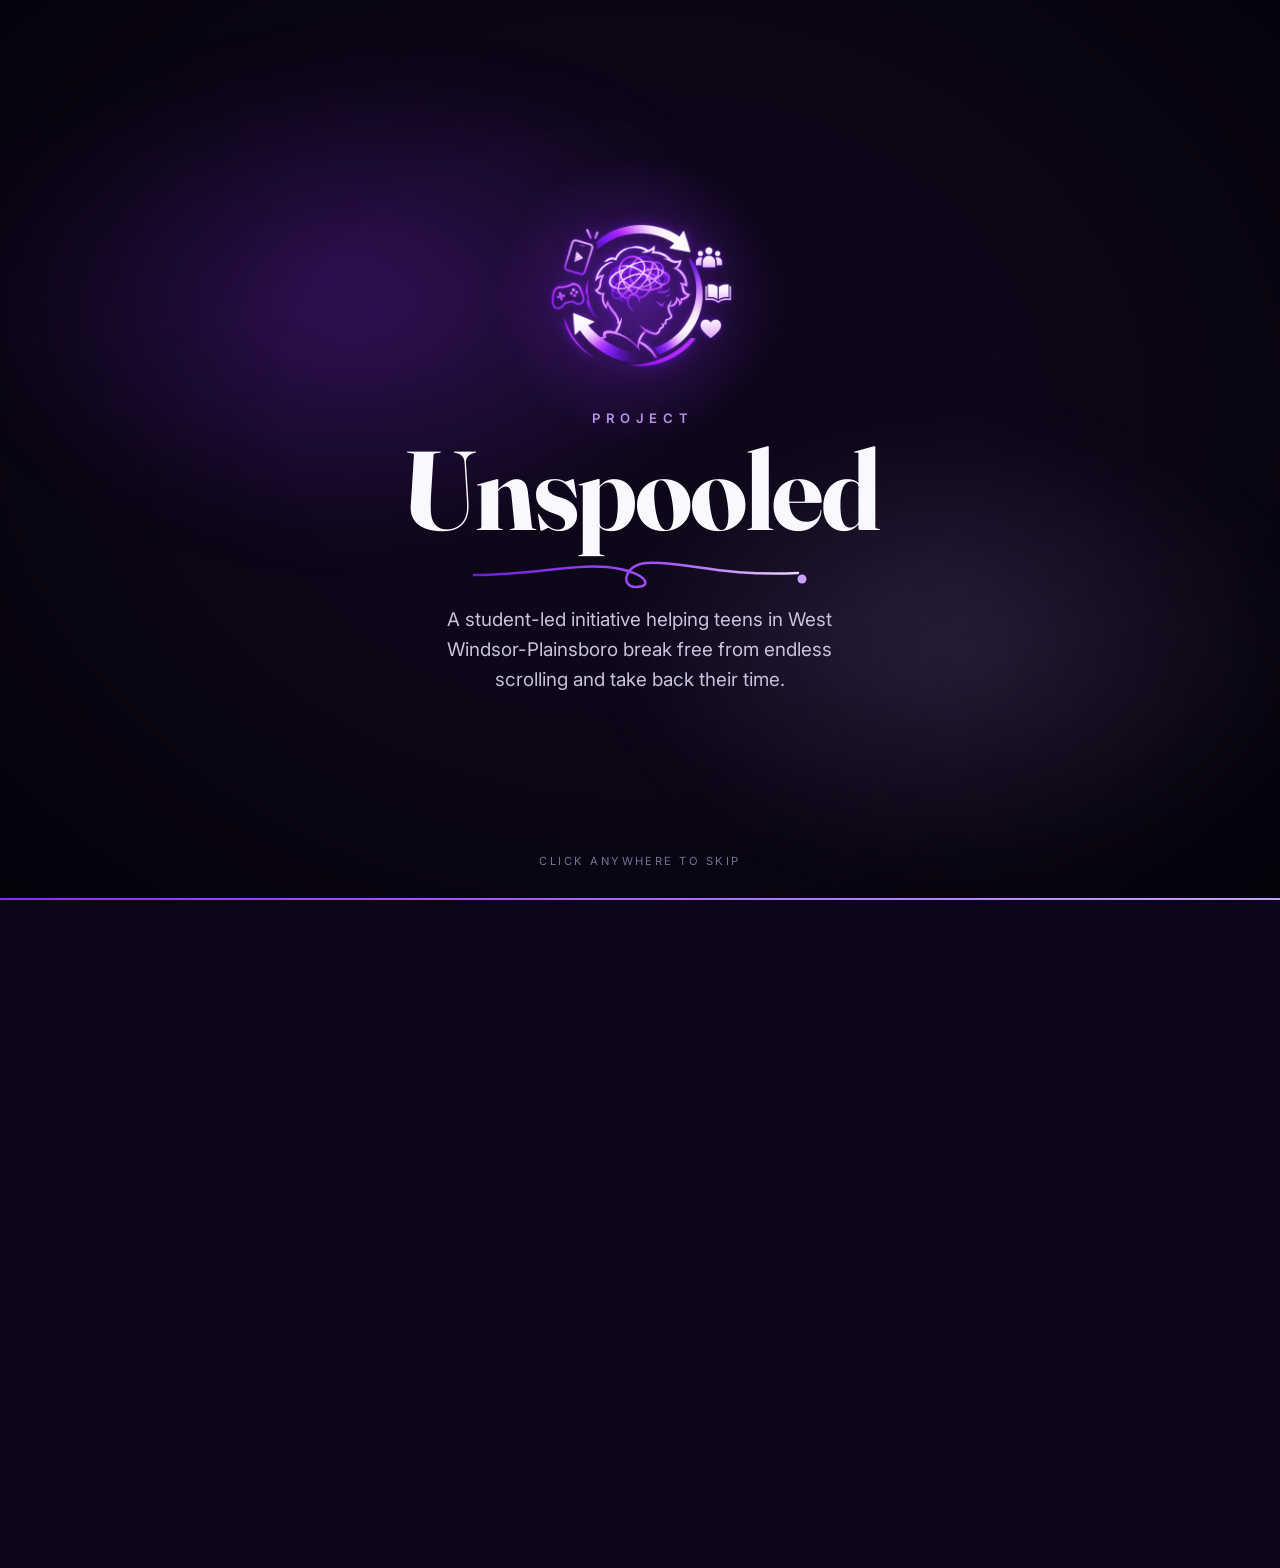
==== commit c4368304: "Added Logo and changed colors" ====
--- a/contact.html
+++ b/contact.html
@@ -8,12 +8,13 @@
   <meta property="og:title" content="Contact Us | Unspooled">
   <meta property="og:description" content="A student-led initiative helping WW-P teens fight back against social media addiction.">
   <meta property="og:type" content="website">
-  <link rel="icon" href="favicon.svg" type="image/svg+xml">
+  <link rel="icon" href="images/favicon-32.png" sizes="32x32" type="image/png">
+  <link rel="apple-touch-icon" href="images/apple-touch-icon.png">
   <link rel="preconnect" href="https://fonts.googleapis.com">
   <link rel="preconnect" href="https://fonts.gstatic.com" crossorigin>
   <link href="https://fonts.googleapis.com/css2?family=Fraunces:ital,opsz,wght@0,9..144,600;0,9..144,700;1,9..144,600&family=Inter:wght@400;500;600;700&display=swap" rel="stylesheet">
   <link rel="stylesheet" href="css/style.css">
-  <meta name="theme-color" content="#14213d">
+  <meta name="theme-color" content="#0d0618">
   <script>/* Intro plays once per visit. Runs early so the page never flashes underneath it; the timeout un-hides the page if js/main.js ever fails to load. */(function(d){d.classList.add("js");try{if(!sessionStorage.getItem("unspooled-intro-seen")){d.classList.add("intro-pending");setTimeout(function(){if(!window.unspooledIntro)d.classList.remove("intro-pending")},2500)}}catch(e){}})(document.documentElement);</script>
 </head>
 <body>
@@ -22,7 +23,7 @@
 <header class="site-header">
   <nav class="container nav" aria-label="Main">
     <a class="brand" href="index.html" aria-label="Unspooled home">
-      <svg viewBox="0 0 40 40" aria-hidden="true"><rect x="8" y="5" width="20" height="4" rx="2" fill="#14213d"/><rect x="8" y="31" width="20" height="4" rx="2" fill="#14213d"/><rect x="11" y="9" width="14" height="22" fill="#e4572e"/><path d="M11 13.5h14M11 18h14M11 22.5h14M11 27h14" stroke="#c4421d" stroke-width="1.5"/><path d="M25 27c7 0 11 3 9 9" stroke="#e4572e" fill="none" stroke-width="2.2" stroke-linecap="round"/></svg>
+      <img class="brand-logo" src="images/logo-128.png" alt="" width="40" height="40">
       <span>Unspooled</span>
     </a>
     <button class="nav-toggle" aria-label="Open menu" aria-expanded="false">
@@ -105,7 +106,7 @@
     <div class="footer-grid">
       <div>
         <a class="brand" href="index.html">
-          <svg viewBox="0 0 40 40" aria-hidden="true"><rect x="8" y="5" width="20" height="4" rx="2" fill="#fff"/><rect x="8" y="31" width="20" height="4" rx="2" fill="#fff"/><rect x="11" y="9" width="14" height="22" fill="#e4572e"/><path d="M11 13.5h14M11 18h14M11 22.5h14M11 27h14" stroke="#c4421d" stroke-width="1.5"/><path d="M25 27c7 0 11 3 9 9" stroke="#e4572e" fill="none" stroke-width="2.2" stroke-linecap="round"/></svg>
+          <img class="brand-logo" src="images/logo-128.png" alt="" width="40" height="40">
           <span>Unspooled</span>
         </a>
         <p>A student-led initiative from West Windsor-Plainsboro, New Jersey, helping teens take back control of their digital habits.</p>
--- a/css/style.css
+++ b/css/style.css
@@ -3,17 +3,18 @@
    Edit the colors below to re-theme the whole site.
    ========================================================== */
 :root {
-  --ink: #14213d;          /* deep navy — headings, dark sections */
-  --ink-soft: #3d4a66;     /* body text */
-  --muted: #6b7489;        /* captions, secondary text */
-  --thread: #e4572e;       /* accent "thread" red-orange */
-  --thread-dark: #c4421d;
-  --gold: #f3a712;
-  --paper: #fbf8f3;        /* page background */
+  /* Palette pulled from the Unspooled logo (neon violet on black) */
+  --ink: #0d0618;          /* near-black violet — headings, dark sections */
+  --ink-soft: #3f3555;     /* body text */
+  --muted: #6f6684;        /* captions, secondary text */
+  --thread: #8b2cf5;       /* main accent: logo violet (buttons, links, highlights) */
+  --thread-dark: #6a1ed6;  /* deeper violet for hovers */
+  --gold: #c9a2ff;         /* soft lavender: accent on dark backgrounds */
+  --paper: #faf8ff;        /* page background (barely-lavender white) */
   --card: #ffffff;
-  --line: #e6e0d6;
+  --line: #e7e0f3;
   --radius: 14px;
-  --shadow: 0 6px 24px rgba(20, 33, 61, 0.08);
+  --shadow: 0 6px 24px rgba(13, 6, 24, 0.08);
   --max: 1120px;
   --font-head: "Fraunces", Georgia, serif;
   --font-body: "Inter", system-ui, -apple-system, "Segoe UI", sans-serif;
@@ -48,9 +49,17 @@
 .container { max-width: var(--max); margin: 0 auto; padding: 0 20px; }
 .section { padding: 80px 0; }
 .section--tight { padding: 56px 0; }
-.section--dark { background: var(--ink); color: #d6dbe7; }
+.section--dark {
+  color: #ddd5ec;
+  background:
+    radial-gradient(60% 80% at 15% 0%, rgba(139, 44, 245, 0.18), transparent 70%),
+    radial-gradient(50% 70% at 90% 100%, rgba(64, 0, 192, 0.22), transparent 70%),
+    var(--ink);
+}
+/* On dark backgrounds, use the lighter lavender accent so small text stays readable */
+.section--dark .eyebrow, .section--dark .story .time { color: var(--gold); }
 .section--dark h2, .section--dark h3 { color: #fff; }
-.section--alt { background: #f3eee5; }
+.section--alt { background: #f3eefb; }
 
 .eyebrow {
   display: inline-block;
@@ -62,27 +71,28 @@
   margin-bottom: 0.8em;
 }
 .lead { font-size: 1.2rem; color: var(--ink-soft); max-width: 720px; }
-.section--dark .lead { color: #c4cbdb; }
+.section--dark .lead { color: #cbc2dd; }
 .center { text-align: center; }
 .center .lead { margin-left: auto; margin-right: auto; }
 
 /* ---------- Header / Nav ---------- */
 .site-header {
   position: sticky; top: 0; z-index: 50;
-  background: rgba(251, 248, 243, 0.92);
+  background: rgba(250, 248, 255, 0.92);
   backdrop-filter: blur(8px);
   border-bottom: 1px solid var(--line);
 }
 .nav { display: flex; align-items: center; justify-content: space-between; height: 68px; }
 .brand { display: flex; align-items: center; gap: 10px; text-decoration: none; color: var(--ink); }
 .brand svg { width: 34px; height: 34px; }
+.brand-logo { width: 40px; height: 40px; border-radius: 11px; box-shadow: 0 0 0 1px rgba(139, 44, 245, 0.3), 0 4px 14px -4px rgba(106, 30, 214, 0.55); }
 .brand span { font-family: var(--font-head); font-size: 1.4rem; font-weight: 700; }
 .nav-links { display: flex; gap: 4px; list-style: none; margin: 0; padding: 0; align-items: center; }
 .nav-links a {
   text-decoration: none; color: var(--ink); font-weight: 500; font-size: 0.95rem;
   padding: 8px 12px; border-radius: 8px;
 }
-.nav-links a:hover { background: #efe8dc; color: var(--ink); }
+.nav-links a:hover { background: #efe9fa; color: var(--ink); }
 .nav-links a[aria-current="page"] { color: var(--thread-dark); }
 .nav-links .btn { margin-left: 8px; color: #fff; }
 .nav-links .btn:hover { color: #fff; }
@@ -131,7 +141,16 @@
 .hero-grid { display: grid; grid-template-columns: 1.2fr 0.8fr; gap: 48px; align-items: center; }
 .hero h1 em { font-style: italic; color: var(--thread); }
 .hero-art { position: relative; }
-.hero-art svg { width: 100%; height: auto; }
+/* Logo sits in a black "screen" with a soft violet glow, matching its neon style */
+.hero-logo {
+  position: relative; border-radius: 32px; overflow: hidden; background: #000;
+  box-shadow: 0 0 0 1px rgba(139, 44, 245, 0.25), 0 24px 60px -12px rgba(106, 30, 214, 0.55), 0 0 90px -20px rgba(139, 44, 245, 0.6);
+}
+.hero-logo img { width: 100%; height: auto; }
+.hero-logo::after { /* faint inner vignette so the edges melt into the glow */
+  content: ""; position: absolute; inset: 0; pointer-events: none;
+  background: radial-gradient(circle at 50% 50%, transparent 62%, rgba(0, 0, 0, 0.5) 100%);
+}
 .badge {
   display: inline-flex; align-items: center; gap: 8px;
   background: #fff; border: 1px solid var(--line); border-radius: 999px;
@@ -165,12 +184,12 @@
 }
 .card h3 { margin-bottom: 0.4em; }
 .card p:last-child { margin-bottom: 0; }
-.section--dark .card { background: #1d2c4d; border-color: #2c3c60; box-shadow: none; color: #c4cbdb; }
+.section--dark .card { background: #1a1030; border-color: #2e2048; box-shadow: none; color: #cbc2dd; }
 
 .icon {
   width: 46px; height: 46px; border-radius: 12px;
   display: grid; place-items: center;
-  background: #fde7df; color: var(--thread-dark);
+  background: #efe5ff; color: var(--thread-dark);
   margin-bottom: 16px;
 }
 .icon svg { width: 24px; height: 24px; }
@@ -187,7 +206,7 @@
 }
 .stat p { font-size: 0.97rem; margin: 0; }
 .stat .src { display: block; font-size: 0.78rem; color: var(--muted); margin-top: 8px; }
-.section--dark .stat .src { color: #8d97b0; }
+.section--dark .stat .src { color: #9a8fb3; }
 .section--dark .stat .num { color: var(--gold); }
 
 /* ---------- Story / quote ---------- */
@@ -198,7 +217,7 @@
   line-height: 1.55;
   color: var(--ink);
 }
-.section--dark .story { color: #f4f1ea; }
+.section--dark .story { color: #f4f0fb; }
 .story .time { color: var(--thread); font-weight: 700; }
 blockquote {
   margin: 0; padding: 24px 28px;
@@ -245,7 +264,7 @@
 .table-wrap { overflow-x: auto; border-radius: var(--radius); border: 1px solid var(--line); background: #fff; }
 table { width: 100%; border-collapse: collapse; font-size: 0.95rem; min-width: 560px; }
 th, td { text-align: left; padding: 14px 18px; border-bottom: 1px solid var(--line); vertical-align: top; }
-th { background: #f3eee5; color: var(--ink); font-weight: 700; }
+th { background: #f3eefb; color: var(--ink); font-weight: 700; }
 tr:last-child td { border-bottom: 0; }
 td strong { color: var(--ink); }
 
@@ -254,7 +273,7 @@
 .avatar {
   width: 120px; height: 120px; border-radius: 50%;
   margin: 0 auto 16px; overflow: hidden;
-  background: linear-gradient(135deg, #fde7df, #f3eee5);
+  background: linear-gradient(135deg, #efe5ff, #f3eefb);
   display: grid; place-items: center;
   border: 3px solid #fff; box-shadow: var(--shadow);
   color: var(--thread-dark); font-family: var(--font-head); font-size: 2.4rem; font-weight: 700;
@@ -274,23 +293,23 @@
 }
 .event-date .m { font-size: 0.8rem; letter-spacing: 0.1em; text-transform: uppercase; color: var(--gold); font-weight: 700; }
 .event-date .d { font-family: var(--font-head); font-size: 2rem; font-weight: 700; }
-.event-date .y { font-size: 0.8rem; color: #aab3c8; }
+.event-date .y { font-size: 0.8rem; color: #b3a8c9; }
 .event-meta { display: flex; flex-wrap: wrap; gap: 8px 18px; font-size: 0.9rem; color: var(--muted); margin-bottom: 10px; }
 .tag {
   display: inline-block; font-size: 0.75rem; font-weight: 700; letter-spacing: 0.06em; text-transform: uppercase;
-  padding: 3px 10px; border-radius: 999px; background: #fde7df; color: var(--thread-dark); margin-bottom: 8px;
-}
-.tag--past { background: #e7e9ee; color: var(--muted); }
+  padding: 3px 10px; border-radius: 999px; background: #efe5ff; color: var(--thread-dark); margin-bottom: 8px;
+}
+.tag--past { background: #ece8f2; color: var(--muted); }
 @media (max-width: 520px) { .event { grid-template-columns: 1fr; } .event-date { width: 96px; } }
 
 /* ---------- Survey CTA ---------- */
 .cta-band {
-  background: linear-gradient(120deg, var(--thread) 0%, #f07b3f 100%);
+  background: linear-gradient(120deg, var(--thread) 0%, #c06bff 100%);
   color: #fff; border-radius: 22px; padding: 56px 48px;
   display: grid; grid-template-columns: 1.4fr 0.6fr; gap: 32px; align-items: center;
 }
 .cta-band h2 { color: #fff; }
-.cta-band p { color: #fff6f1; margin: 0; }
+.cta-band p { color: #f5eeff; margin: 0; }
 .cta-band .btn { background: #fff; color: var(--thread-dark); border-color: #fff; justify-self: end; }
 .cta-band .btn:hover { background: var(--ink); color: #fff; border-color: var(--ink); }
 @media (max-width: 760px) { .cta-band { grid-template-columns: 1fr; padding: 40px 28px; } .cta-band .btn { justify-self: start; } }
@@ -300,7 +319,7 @@
 .form label { display: block; font-weight: 600; color: var(--ink); font-size: 0.92rem; margin-bottom: 6px; }
 .form input, .form select, .form textarea {
   width: 100%; padding: 12px 14px; font: inherit; color: var(--ink);
-  background: #fff; border: 1px solid #d9d1c4; border-radius: 10px;
+  background: #fff; border: 1px solid #d8cfe8; border-radius: 10px;
 }
 .form input:focus, .form select:focus, .form textarea:focus { outline: 2px solid var(--thread); outline-offset: 1px; border-color: transparent; }
 .form textarea { min-height: 150px; resize: vertical; }
@@ -327,27 +346,27 @@
 .sources li { margin-bottom: 6px; }
 
 /* ---------- Footer ---------- */
-.site-footer { background: var(--ink); color: #aab3c8; padding: 56px 0 32px; font-size: 0.93rem; }
-.site-footer a { color: #d6dbe7; text-decoration: none; }
+.site-footer { background: var(--ink); color: #b3a8c9; padding: 56px 0 32px; font-size: 0.93rem; }
+.site-footer a { color: #ddd5ec; text-decoration: none; }
 .site-footer a:hover { color: #fff; text-decoration: underline; }
 .footer-grid { display: grid; grid-template-columns: 1.5fr 1fr 1fr; gap: 40px; }
 .footer-grid h4 { color: #fff; font-family: var(--font-body); font-size: 0.85rem; letter-spacing: 0.1em; text-transform: uppercase; }
 .footer-grid ul { list-style: none; padding: 0; margin: 0; display: grid; gap: 8px; }
 .site-footer .brand { color: #fff; margin-bottom: 12px; }
-.footer-bottom { border-top: 1px solid #2c3c60; margin-top: 40px; padding-top: 24px; font-size: 0.85rem; display: flex; justify-content: space-between; flex-wrap: wrap; gap: 12px; }
+.footer-bottom { border-top: 1px solid #2e2048; margin-top: 40px; padding-top: 24px; font-size: 0.85rem; display: flex; justify-content: space-between; flex-wrap: wrap; gap: 12px; }
 @media (max-width: 760px) { .footer-grid { grid-template-columns: 1fr; gap: 28px; } }
 
 /* Accessibility helpers */
 .skip-link { position: absolute; left: -999px; top: 8px; background: var(--ink); color: #fff; padding: 8px 14px; border-radius: 8px; z-index: 100; }
 .skip-link:focus { left: 8px; }
 :focus-visible { outline: 2px solid var(--thread); outline-offset: 2px; }
-::selection { background: #fde7df; color: var(--ink); }
+::selection { background: #efe5ff; color: var(--ink); }
 
 /* ==========================================================
    Polish: header, nav, cards
    ========================================================== */
 .site-header { transition: box-shadow 0.3s ease, background 0.3s ease; }
-.site-header.is-scrolled { box-shadow: 0 8px 30px rgba(20, 33, 61, 0.08); background: rgba(251, 248, 243, 0.97); }
+.site-header.is-scrolled { box-shadow: 0 8px 30px rgba(13, 6, 24, 0.08); background: rgba(250, 248, 255, 0.97); }
 
 /* A thin "thread" underline slides in under nav links */
 .nav-links a:not(.btn) { position: relative; }
@@ -362,7 +381,7 @@
 @media (max-width: 880px) { .nav-links a:not(.btn)::after { right: auto; width: 40px; bottom: 6px; } }
 
 a.card { transition: transform 0.3s cubic-bezier(0.2, 0.7, 0.2, 1), box-shadow 0.3s ease, border-color 0.3s ease; }
-a.card:hover { transform: translateY(-4px); box-shadow: 0 14px 36px rgba(20, 33, 61, 0.12); border-color: #f2c6b6; }
+a.card:hover { transform: translateY(-4px); box-shadow: 0 14px 36px rgba(13, 6, 24, 0.12); border-color: #d4b8fb; }
 
 /* ==========================================================
    Page entrance (every page) + scroll reveals
@@ -380,16 +399,12 @@
 html.js .hero-grid > div:first-child > :nth-child(2), html.js .page-hero .container > :nth-child(2) { --d: 1; }
 html.js .hero-grid > div:first-child > :nth-child(3), html.js .page-hero .container > :nth-child(3) { --d: 2; }
 html.js .hero-grid > div:first-child > :nth-child(4), html.js .page-hero .container > :nth-child(4) { --d: 3; }
-html.js .hero-art svg { animation: artIn 1.2s 0.25s cubic-bezier(0.2, 0.7, 0.2, 1) both; transform-origin: 50% 50%; }
-html.js .hero-thread { stroke-dasharray: 1; stroke-dashoffset: 1; animation: drawLine 1.6s 0.9s cubic-bezier(0.6, 0, 0.3, 1) forwards; }
-html.js .hero-needle { transform-box: fill-box; transform-origin: center; animation: popIn 0.5s 2.4s cubic-bezier(0.2, 0.7, 0.2, 1) both; }
+html.js .hero-logo { animation: artIn 1.2s 0.25s cubic-bezier(0.2, 0.7, 0.2, 1) both; }
 
 /* While the intro covers the page, hold every entrance animation until the curtain lifts */
 html.intro-pending .hero-grid > div:first-child > *,
 html.intro-pending .page-hero .container > *,
-html.intro-pending .hero-art svg,
-html.intro-pending .hero-thread,
-html.intro-pending .hero-needle { animation-play-state: paused; }
+html.intro-pending .hero-logo { animation-play-state: paused; }
 html.intro-reveal { --base: 650ms; }
 
 html.js .reveal { opacity: 0; transform: translateY(28px); transition: opacity 0.8s ease, transform 0.9s cubic-bezier(0.2, 0.7, 0.2, 1); }
@@ -411,9 +426,10 @@
 .intro {
   position: fixed; inset: 0; z-index: 1000;
   display: grid; place-items: center;
-  background: var(--ink); color: #fbf8f3;
+  background: var(--ink); color: #faf8ff;
   cursor: pointer; user-select: none; -webkit-user-select: none;
-  transition: transform 1.35s cubic-bezier(0.76, 0, 0.24, 1), opacity 1.2s cubic-bezier(0.45, 0, 0.55, 1) 0.1s;
+  /* opacity eases in late, so it reads as a solid curtain that dissolves as it leaves (not a gray wash) */
+  transition: transform 1.35s cubic-bezier(0.76, 0, 0.24, 1), opacity 1.25s cubic-bezier(0.55, 0, 0.8, 0.2) 0.05s;
   will-change: transform, opacity;
 }
 /* film grain */
@@ -424,13 +440,13 @@
 /* soft vignette */
 .intro::after {
   content: ""; position: absolute; inset: 0; pointer-events: none;
-  background: radial-gradient(ellipse at 50% 45%, transparent 40%, rgba(5, 10, 24, 0.55) 100%);
+  background: radial-gradient(ellipse at 50% 45%, transparent 40%, rgba(0, 0, 0, 0.55) 100%);
 }
 .intro__glow {
   position: absolute; inset: -20%; pointer-events: none; filter: blur(30px);
   background:
-    radial-gradient(32% 28% at 34% 38%, rgba(228, 87, 46, 0.28), transparent 70%),
-    radial-gradient(28% 26% at 68% 66%, rgba(243, 167, 18, 0.16), transparent 70%);
+    radial-gradient(32% 28% at 34% 38%, rgba(139, 44, 245, 0.28), transparent 70%),
+    radial-gradient(28% 26% at 68% 66%, rgba(201, 162, 255, 0.16), transparent 70%);
   animation: introDrift 7s ease-in-out infinite alternate, introFade 1.6s ease both;
 }
 /* the curved hem that shows as the curtain lifts */
@@ -441,26 +457,28 @@
   transition: transform 1.35s cubic-bezier(0.76, 0, 0.24, 1);
 }
 .intro__inner {
-  position: relative; z-index: 2; text-align: center; padding: 0 24px;
+  /* no z-index here on purpose: it would isolate the logo's "screen" blend from the background */
+  position: relative; text-align: center; padding: 0 24px;
   display: flex; flex-direction: column; align-items: center;
   transition: transform 0.9s cubic-bezier(0.5, 0, 0.75, 0), opacity 0.7s ease;
 }
-.intro__spool-wrap { position: relative; margin-bottom: 26px; }
-/* the thread the spool hangs from, dropping in from the top of the screen */
-.intro__string {
-  position: absolute; bottom: calc(100% - 6px); left: 50%; width: 1.5px; height: 60vh; margin-left: -0.75px;
-  background: linear-gradient(to bottom, transparent, rgba(251, 248, 243, 0.55));
-  transform: scaleY(0); transform-origin: 50% 0;
-}
-.intro__spool { display: block; width: 74px; height: 74px; opacity: 0; overflow: visible; transform-origin: 50% 0; }
-.intro__tail { stroke-dasharray: 1; stroke-dashoffset: 1; }
+/* The logo: "screen" blending makes its black background disappear into the intro */
+.intro__logo-wrap { position: relative; margin-bottom: 18px; }
+.intro__halo {
+  position: absolute; inset: -30%; border-radius: 50%; pointer-events: none; opacity: 0;
+  background: radial-gradient(circle, rgba(139, 44, 245, 0.45) 0%, rgba(139, 44, 245, 0.12) 40%, transparent 68%);
+}
+.intro__logo {
+  display: block; position: relative; width: clamp(130px, 22vh, 190px); height: auto;
+  mix-blend-mode: screen; opacity: 0;
+}
 .intro__kicker {
   margin: 0 0 6px; padding-left: 0.42em;
   font: 600 0.82rem/1 var(--font-body); text-transform: uppercase; letter-spacing: 0.42em;
   color: var(--gold); opacity: 0;
 }
 .intro__title {
-  margin: 0; font-family: var(--font-head); font-weight: 700; color: #fbf8f3;
+  margin: 0; font-family: var(--font-head); font-weight: 700; color: #faf8ff;
   font-size: clamp(3.2rem, 12vw, 7rem); line-height: 1.05; letter-spacing: -0.02em;
 }
 .intro__title span { display: inline-block; opacity: 0; }
@@ -468,11 +486,11 @@
 .intro__line path { stroke-dasharray: 1; stroke-dashoffset: 1; }
 .intro__line circle { transform: scale(0); transform-box: fill-box; transform-origin: center; }
 .intro__desc {
-  margin: 0; max-width: 36ch; font-size: clamp(1rem, 2.4vw, 1.18rem); line-height: 1.6; color: #c4cbdb; opacity: 0;
+  margin: 0; max-width: 36ch; font-size: clamp(1rem, 2.4vw, 1.18rem); line-height: 1.6; color: #cbc2dd; opacity: 0;
 }
 .intro__hint {
   position: absolute; bottom: 30px; left: 0; right: 0; z-index: 2; text-align: center;
-  font-size: 0.7rem; letter-spacing: 0.22em; text-transform: uppercase; color: #6f7a96; opacity: 0;
+  font-size: 0.7rem; letter-spacing: 0.22em; text-transform: uppercase; color: #7a6f94; opacity: 0;
 }
 .intro__progress {
   position: absolute; left: 0; right: 0; bottom: 0; height: 2px; z-index: 2;
@@ -481,9 +499,8 @@
 }
 
 /* Playing (starts once fonts are ready so the title never swaps mid-animation) */
-.intro.is-playing .intro__string   { animation: introDrop 0.8s cubic-bezier(0.6, 0, 0.3, 1) both; }
-.intro.is-playing .intro__spool    { animation: introSpool 1.1s 0.35s cubic-bezier(0.2, 0.8, 0.2, 1) both, introSway 2.6s 1.45s ease-in-out infinite alternate; }
-.intro.is-playing .intro__tail     { animation: drawLine 0.9s 0.9s ease-out forwards; }
+.intro.is-playing .intro__logo     { animation: introLogo 1.4s 0.15s cubic-bezier(0.2, 0.8, 0.2, 1) both; }
+.intro.is-playing .intro__halo     { animation: introFade 1.2s 0.5s ease both, introPulse 2.4s 1.7s ease-in-out infinite alternate; }
 .intro.is-playing .intro__kicker   { animation: introTrack 1.2s 0.7s cubic-bezier(0.2, 0.7, 0.2, 1) both; }
 .intro.is-playing .intro__title span {
   animation: introLetter 0.9s cubic-bezier(0.2, 0.7, 0.2, 1) both;
@@ -502,9 +519,8 @@
 .intro.is-leaving .intro__hint, .intro.is-leaving .intro__progress { opacity: 0; transition: opacity 0.3s; }
 
 @keyframes introFade     { from { opacity: 0; } to { opacity: 1; } }
-@keyframes introDrop     { from { transform: scaleY(0); } to { transform: scaleY(1); } }
-@keyframes introSpool    { 0% { opacity: 0; transform: translateY(-40px) scale(0.6) rotate(-30deg); } 60% { opacity: 1; transform: translateY(4px) scale(1.04) rotate(6deg); } 100% { opacity: 1; transform: none; } }
-@keyframes introSway     { from { opacity: 1; transform: rotate(0deg); } to { opacity: 1; transform: rotate(-5deg); } }
+@keyframes introLogo     { 0% { opacity: 0; transform: scale(0.8) rotate(-30deg); } 100% { opacity: 1; transform: scale(1) rotate(0deg); } }
+@keyframes introPulse    { from { opacity: 1; transform: scale(1); } to { opacity: 0.55; transform: scale(1.12); } }
 @keyframes introTrack    { from { opacity: 0; letter-spacing: 1em; padding-left: 1em; } to { opacity: 0.9; letter-spacing: 0.42em; padding-left: 0.42em; } }
 @keyframes introLetter   { from { opacity: 0; transform: translateY(0.5em) rotate(6deg); filter: blur(12px); } to { opacity: 1; transform: none; filter: blur(0); } }
 @keyframes introProgress { from { transform: scaleX(0); } to { transform: scaleX(1); } }
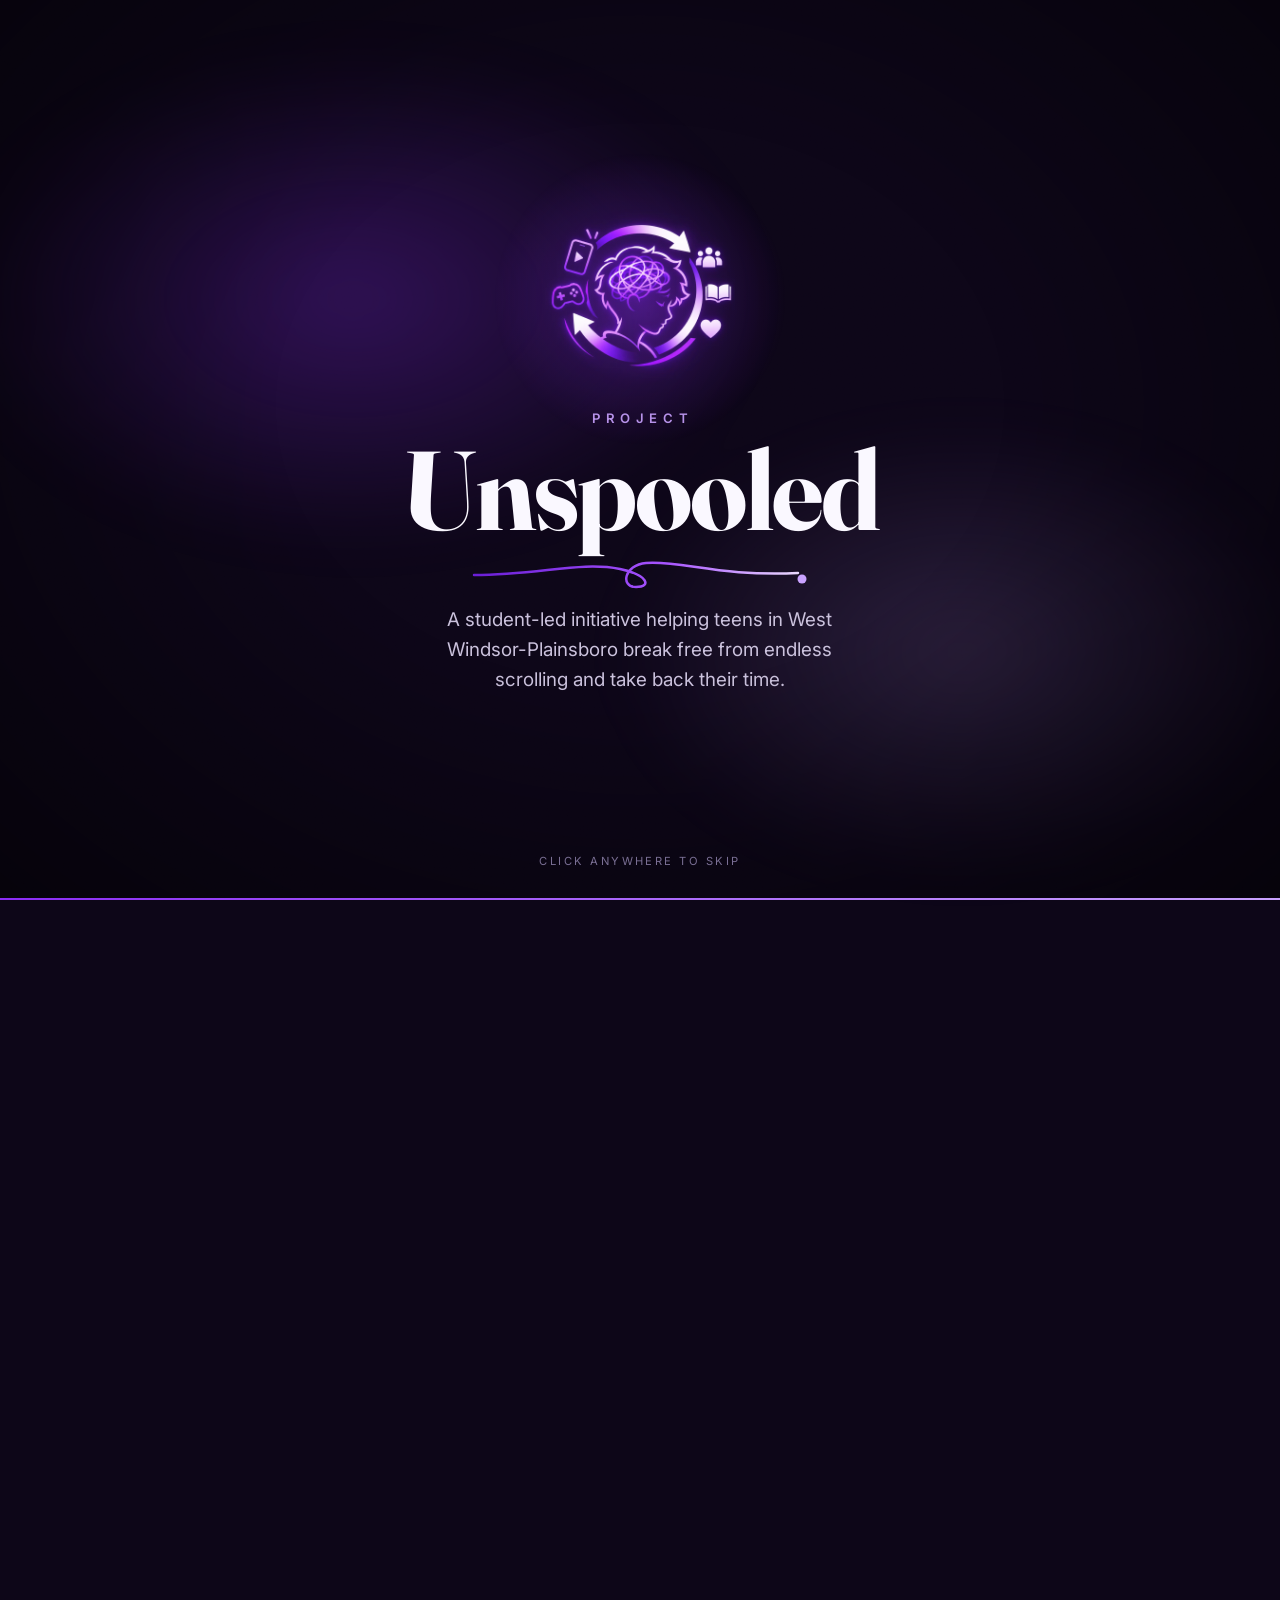
==== commit c3655362: "Added social media page" ====
--- a/contact.html
+++ b/contact.html
@@ -34,6 +34,7 @@
       <li><a href="problem.html">The Problem</a></li>
       <li><a href="team.html">Our Team</a></li>
       <li><a href="events.html">Events</a></li>
+      <li><a href="videos.html">Videos</a></li>
       <li><a href="get-involved.html">Get Involved</a></li>
       <li><a href="contact.html" aria-current="page">Contact</a></li>
       <li><a class="btn" href="survey.html">Take the Survey</a></li>
@@ -60,6 +61,10 @@
           <li>
             <div class="icon"><svg viewBox="0 0 24 24" fill="none" stroke="currentColor" stroke-width="2" stroke-linecap="round" stroke-linejoin="round"><rect x="3" y="5" width="18" height="14" rx="2"/><path d="M3 7l9 6 9-6"/></svg></div>
             <div><strong>Email</strong><a href="mailto:teamunspooled@gmail.com">teamunspooled@gmail.com</a></div>
+          </li>
+          <li>
+            <div class="icon"><svg viewBox="0 0 24 24" fill="none" stroke="currentColor" stroke-width="2" stroke-linecap="round" stroke-linejoin="round"><rect x="3" y="4" width="18" height="12" rx="2"/><path d="M8 20h8M12 16v4"/><circle cx="12" cy="9" r="2"/><path d="M8.5 14c.6-1.5 2-2.3 3.5-2.3s2.9.8 3.5 2.3"/></svg></div>
+            <div><strong>Google Classroom</strong><a href="https://classroom.google.com/c/ODk4NjQ3NTUzNTg5?cjc=e44dyylo" target="_blank" rel="noopener">Join our class</a> for updates and events (class code <code>e44dyylo</code>)</div>
           </li>
           <li>
             <div class="icon"><svg viewBox="0 0 24 24" fill="none" stroke="currentColor" stroke-width="2" stroke-linecap="round" stroke-linejoin="round"><path d="M12 21s-7-6.2-7-11a7 7 0 0 1 14 0c0 4.8-7 11-7 11z"/><circle cx="12" cy="10" r="2.5"/></svg></div>
@@ -117,6 +122,7 @@
           <li><a href="problem.html">The Problem</a></li>
           <li><a href="team.html">Our Team</a></li>
           <li><a href="events.html">Events</a></li>
+          <li><a href="videos.html">Videos</a></li>
           <li><a href="get-involved.html">Get Involved</a></li>
         </ul>
       </div>
@@ -124,6 +130,7 @@
         <h4>Connect</h4>
         <ul>
           <li><a href="survey.html">Take the Survey</a></li>
+          <li><a href="https://classroom.google.com/c/ODk4NjQ3NTUzNTg5?cjc=e44dyylo" target="_blank" rel="noopener">Join our Google Classroom</a></li>
           <li><a href="contact.html">Contact Us</a></li>
           <li><a href="mailto:teamunspooled@gmail.com">teamunspooled@gmail.com</a></li>
         </ul>
--- a/css/style.css
+++ b/css/style.css
@@ -101,7 +101,7 @@
 }
 .nav-toggle svg { width: 28px; height: 28px; }
 
-@media (max-width: 880px) {
+@media (max-width: 1040px) {
   .nav-toggle { display: block; }
   .nav-links {
     position: absolute; top: 68px; left: 0; right: 0;
@@ -302,6 +302,45 @@
 .tag--past { background: #ece8f2; color: var(--muted); }
 @media (max-width: 520px) { .event { grid-template-columns: 1fr; } .event-date { width: 96px; } }
 
+/* Expandable event cards (<details>): click the card to reveal .event-body */
+details.event { display: block; padding: 0; transition: border-color 0.25s ease, box-shadow 0.25s ease; }
+details.event:hover { border-color: #d4b8fb; }
+details.event[open] { border-color: #d4b8fb; box-shadow: 0 14px 36px rgba(106, 30, 214, 0.12); }
+.event-summary {
+  display: grid; grid-template-columns: 96px 1fr 40px; gap: 24px; align-items: start;
+  padding: 28px; cursor: pointer; list-style: none; border-radius: var(--radius);
+}
+.event-summary::-webkit-details-marker { display: none; }
+.event-summary:focus-visible { outline: 2px solid var(--thread); outline-offset: -2px; }
+.event-summary h3 { margin-bottom: 0.3em; }
+.event-teaser { margin: 0; color: var(--ink-soft); }
+.event-toggle {
+  width: 40px; height: 40px; border-radius: 50%; display: grid; place-items: center;
+  border: 1px solid var(--line); color: var(--thread-dark); background: #fff;
+  transition: transform 0.35s cubic-bezier(0.2, 0.7, 0.2, 1), background 0.25s, color 0.25s, border-color 0.25s;
+}
+.event-toggle svg { width: 20px; height: 20px; }
+.event-summary:hover .event-toggle { background: var(--thread); border-color: var(--thread); color: #fff; }
+details.event[open] .event-toggle { transform: rotate(180deg); }
+details.event.is-closing .event-toggle { transform: none; }
+.event-body { padding: 0 28px 28px calc(28px + 96px + 24px); }
+.event-body > :first-child { padding-top: 20px; border-top: 1px solid var(--line); }
+.event-body h4 { font-family: var(--font-head); font-size: 1.05rem; margin: 1.2em 0 0.5em; }
+.event-body .btn-row { margin-top: 1.2em; }
+.event-body code { background: #efe5ff; color: var(--thread-dark); padding: 2px 7px; border-radius: 6px; font-size: 0.92em; }
+.event-date--live { background: linear-gradient(160deg, var(--thread), var(--thread-dark)); }
+.event-date--live .m { color: #ead9ff; }
+.event-date--live .d { font-size: 1.55rem; padding: 4px 0 2px; }
+.event-date--live .y { color: #d9c2ff; }
+@media (max-width: 640px) {
+  .event-summary { grid-template-columns: 64px 1fr 34px; gap: 14px; padding: 20px; }
+  .event-summary .event-date { width: auto; padding: 10px 4px; }
+  .event-summary .event-date .d { font-size: 1.45rem; }
+  .event-date--live .d { font-size: 1.1rem; }
+  .event-toggle { width: 34px; height: 34px; }
+  .event-body { padding: 0 20px 22px; }
+}
+
 /* ---------- Survey CTA ---------- */
 .cta-band {
   background: linear-gradient(120deg, var(--thread) 0%, #c06bff 100%);
@@ -313,6 +352,73 @@
 .cta-band .btn { background: #fff; color: var(--thread-dark); border-color: #fff; justify-self: end; }
 .cta-band .btn:hover { background: var(--ink); color: #fff; border-color: var(--ink); }
 @media (max-width: 760px) { .cta-band { grid-template-columns: 1fr; padding: 40px 28px; } .cta-band .btn { justify-self: start; } }
+
+/* ---------- Survey findings ---------- */
+.survey-note { margin: 22px 0 0; font-size: 0.85rem; color: var(--muted); }
+.section--dark .survey-note { color: #9a8fb3; }
+
+/* Horizontal bar chart (single series): value at the bar tip, 4px rounded data-end, square at baseline */
+.barchart { margin: 0; }
+.barchart figcaption h3 { font-size: 1.1rem; margin-bottom: 0.25em; }
+.barchart figcaption p { font-size: 0.85rem; color: var(--muted); margin: 0 0 20px; }
+.bars { list-style: none; margin: 0; padding: 0; display: grid; gap: 14px; }
+.bars li { display: grid; gap: 6px; }
+.bar-label { font-size: 0.92rem; color: var(--ink); font-weight: 500; }
+.bar-track { display: flex; align-items: center; gap: 10px; }
+.bar-fill {
+  display: block; height: 20px; width: calc(var(--v) * 1% * 1.6); max-width: calc(100% - 48px);
+  background: var(--thread); border-radius: 0 4px 4px 0;
+  transform-origin: left; transition: transform 0.9s cubic-bezier(0.2, 0.7, 0.2, 1);
+}
+.bar-value { font-size: 0.9rem; font-weight: 700; color: var(--ink); font-variant-numeric: tabular-nums; }
+.bars-muted .bar-fill { background: #c9bfdc; }
+.bars-muted .bar-label { color: var(--muted); }
+/* bars grow in when the chart scrolls into view */
+html.js .barchart.reveal .bar-fill { transform: scaleX(0); }
+html.js .barchart.reveal.is-visible .bar-fill { transform: scaleX(1); }
+html.js .barchart.reveal.is-visible li:nth-child(2) .bar-fill { transition-delay: 0.08s; }
+html.js .barchart.reveal.is-visible li:nth-child(3) .bar-fill { transition-delay: 0.16s; }
+html.js .barchart.reveal.is-visible li:nth-child(4) .bar-fill { transition-delay: 0.24s; }
+html.js .barchart.reveal.is-visible li:nth-child(5) .bar-fill { transition-delay: 0.32s; }
+
+/* A single real student quote under the homepage story */
+.real-quote { max-width: 640px; margin: 48px auto 0; padding-top: 32px; border-top: 1px solid rgba(201, 162, 255, 0.2); text-align: center; }
+.real-quote blockquote {
+  margin: 0; padding: 0; border: 0; background: none; border-radius: 0;
+  font-family: var(--font-head); font-size: clamp(1.1rem, 2vw, 1.3rem); line-height: 1.5; color: #f4f0fb;
+}
+.real-quote figcaption { margin-top: 12px; font-size: 0.82rem; font-weight: 600; letter-spacing: 0.08em; text-transform: uppercase; color: var(--gold); }
+
+/* Student quote cards (dark section) */
+.quote-grid { display: grid; grid-template-columns: repeat(3, 1fr); gap: 20px; margin-top: 40px; }
+@media (max-width: 960px) { .quote-grid { grid-template-columns: repeat(2, 1fr); } }
+@media (max-width: 640px) { .quote-grid { grid-template-columns: 1fr; } }
+.quote-card {
+  margin: 0; padding: 26px 24px; border-radius: var(--radius); position: relative;
+  background: rgba(255, 255, 255, 0.04); border: 1px solid rgba(201, 162, 255, 0.18);
+  display: flex; flex-direction: column; justify-content: space-between; gap: 16px;
+}
+.quote-card::before {
+  content: "\201C"; position: absolute; top: 6px; right: 18px;
+  font-family: var(--font-head); font-size: 4rem; line-height: 1; color: rgba(201, 162, 255, 0.25);
+}
+.quote-card blockquote {
+  margin: 0; padding: 0; border: 0; background: none; border-radius: 0;
+  font-family: var(--font-head); font-size: 1.05rem; line-height: 1.55; color: #f4f0fb;
+}
+.quote-card figcaption { font-size: 0.85rem; font-weight: 600; letter-spacing: 0.04em; color: var(--gold); }
+
+/* Google Classroom strip (homepage, under the survey band) */
+.classroom-strip {
+  display: flex; align-items: center; gap: 18px; flex-wrap: wrap;
+  margin-top: 18px; padding: 18px 22px;
+  background: var(--card); border: 1px solid var(--line); border-radius: 18px; box-shadow: var(--shadow);
+}
+.classroom-strip .icon { margin: 0; flex: none; }
+.classroom-strip p { margin: 0; flex: 1 1 260px; color: var(--ink-soft); }
+.classroom-strip strong { color: var(--ink); }
+.classroom-strip .btn { padding: 10px 18px; }
+code { background: #efe5ff; color: var(--thread-dark); padding: 2px 7px; border-radius: 6px; font-size: 0.92em; }
 
 /* ---------- Forms ---------- */
 .form { display: grid; gap: 18px; }
@@ -378,7 +484,7 @@
 .nav-links a:not(.btn):hover { background: transparent; }
 .nav-links a:not(.btn):hover::after,
 .nav-links a[aria-current="page"]::after { transform: scaleX(1); }
-@media (max-width: 880px) { .nav-links a:not(.btn)::after { right: auto; width: 40px; bottom: 6px; } }
+@media (max-width: 1040px) { .nav-links a:not(.btn)::after { right: auto; width: 40px; bottom: 6px; } }
 
 a.card { transition: transform 0.3s cubic-bezier(0.2, 0.7, 0.2, 1), box-shadow 0.3s ease, border-color 0.3s ease; }
 a.card:hover { transform: translateY(-4px); box-shadow: 0 14px 36px rgba(13, 6, 24, 0.12); border-color: #d4b8fb; }
@@ -537,3 +643,40 @@
   }
   .intro.is-leaving { transform: none !important; transition: opacity 0.6s ease !important; }
 }
+
+/* ---------- Videos page ---------- */
+.video-grid { align-items: start; }
+.video-card { padding: 0; overflow: hidden; display: flex; flex-direction: column; }
+.video-frame {
+  position: relative; aspect-ratio: 9 / 16; background: var(--ink);
+  border-bottom: 1px solid var(--line);
+}
+.video-frame--wide { aspect-ratio: 16 / 9; }
+.video-frame video, .video-frame iframe {
+  position: absolute; inset: 0; width: 100%; height: 100%;
+  border: 0; object-fit: contain; background: #000;
+}
+.video-placeholder {
+  position: absolute; inset: 0; display: flex; flex-direction: column;
+  align-items: center; justify-content: center; gap: 14px; color: #b3a8c9;
+  background:
+    radial-gradient(70% 50% at 50% 40%, rgba(139, 44, 245, 0.28), transparent 70%),
+    var(--ink);
+  font-size: 0.9rem; font-weight: 600; letter-spacing: 0.04em;
+}
+.video-placeholder svg {
+  width: 64px; height: 64px; padding: 18px 16px 18px 20px; border-radius: 50%;
+  color: #fff; background: rgba(139, 44, 245, 0.55);
+  box-shadow: 0 0 40px -6px rgba(139, 44, 245, 0.8);
+}
+.video-info { padding: 22px 24px 24px; }
+.video-info p { font-size: 0.95rem; }
+.video-links { display: flex; flex-wrap: wrap; align-items: center; gap: 8px; margin-top: 14px; }
+.video-links-label { font-size: 0.8rem; font-weight: 600; color: var(--muted); margin-right: 2px; }
+.video-links a {
+  font-size: 0.82rem; font-weight: 600; text-decoration: none;
+  padding: 5px 12px; border-radius: 999px;
+  background: #efe5ff; color: var(--thread-dark);
+  transition: background 0.15s, color 0.15s;
+}
+.video-links a:hover { background: var(--thread); color: #fff; }
